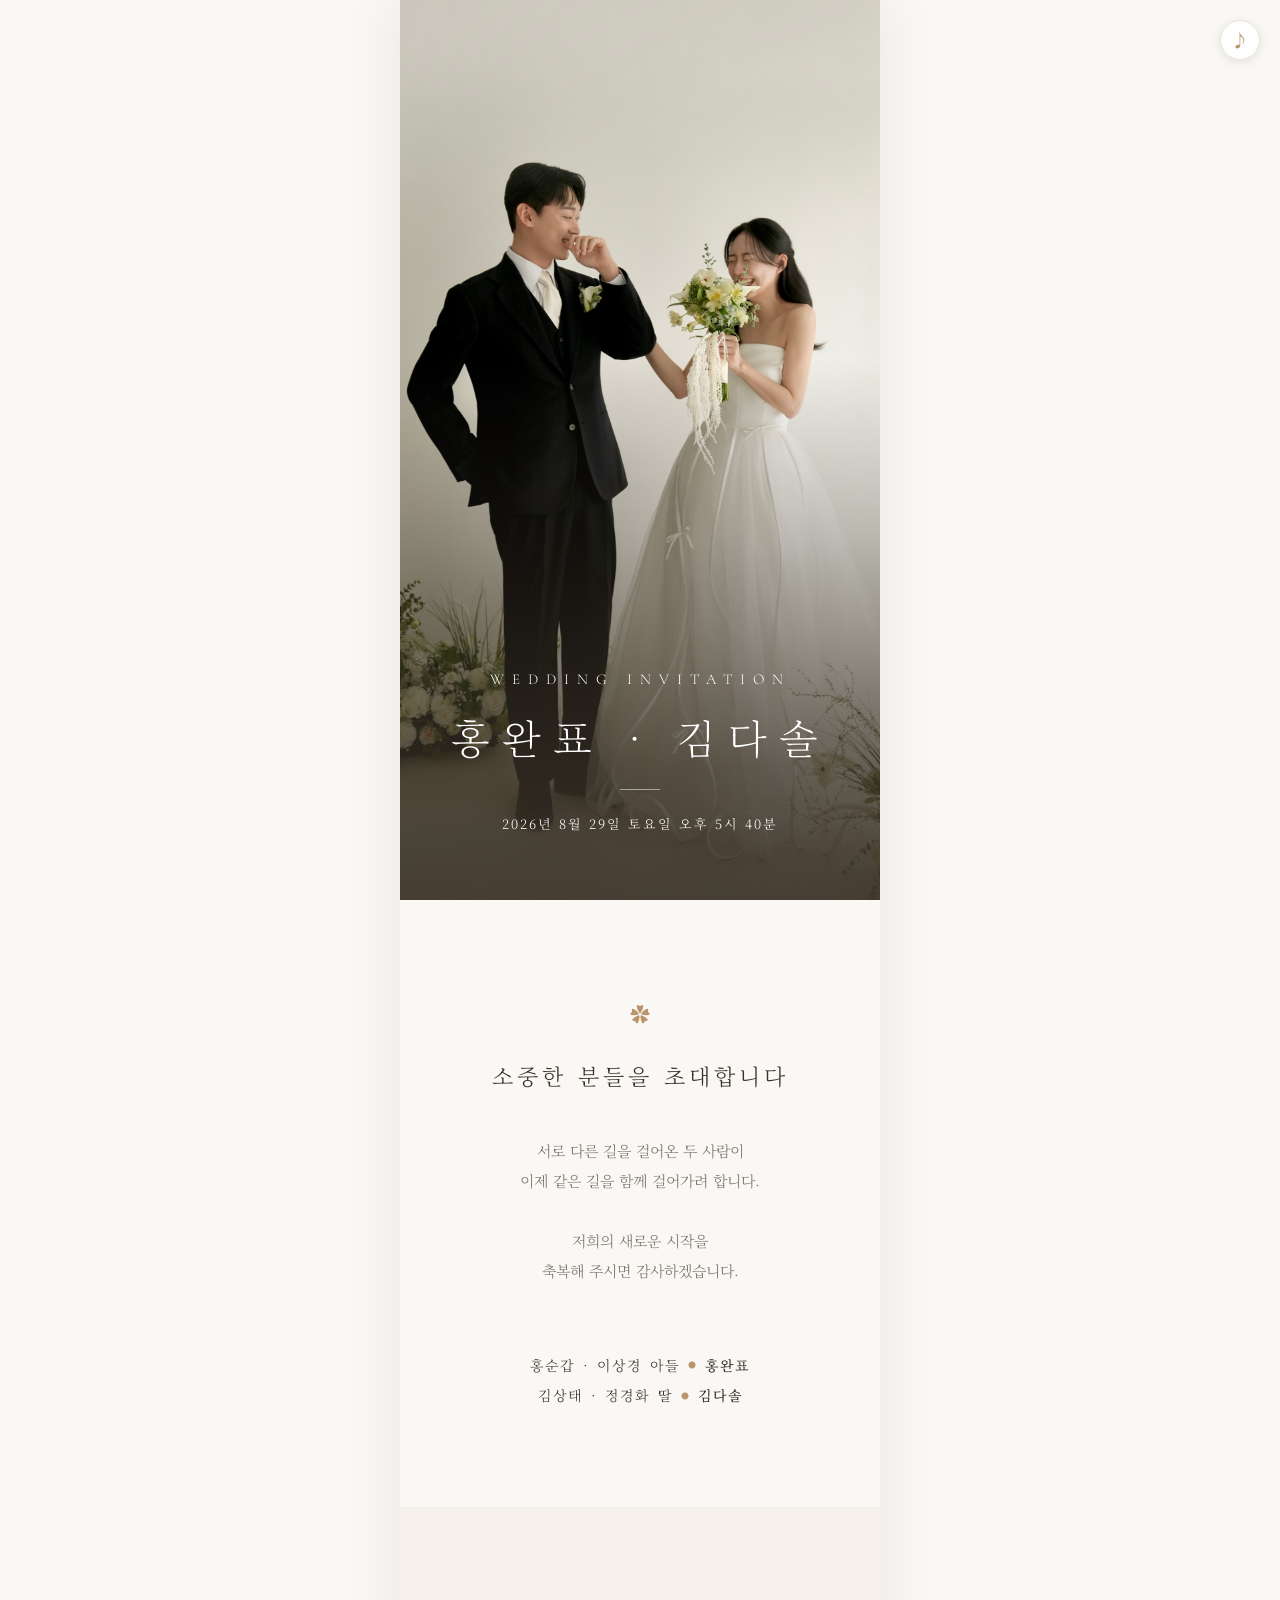
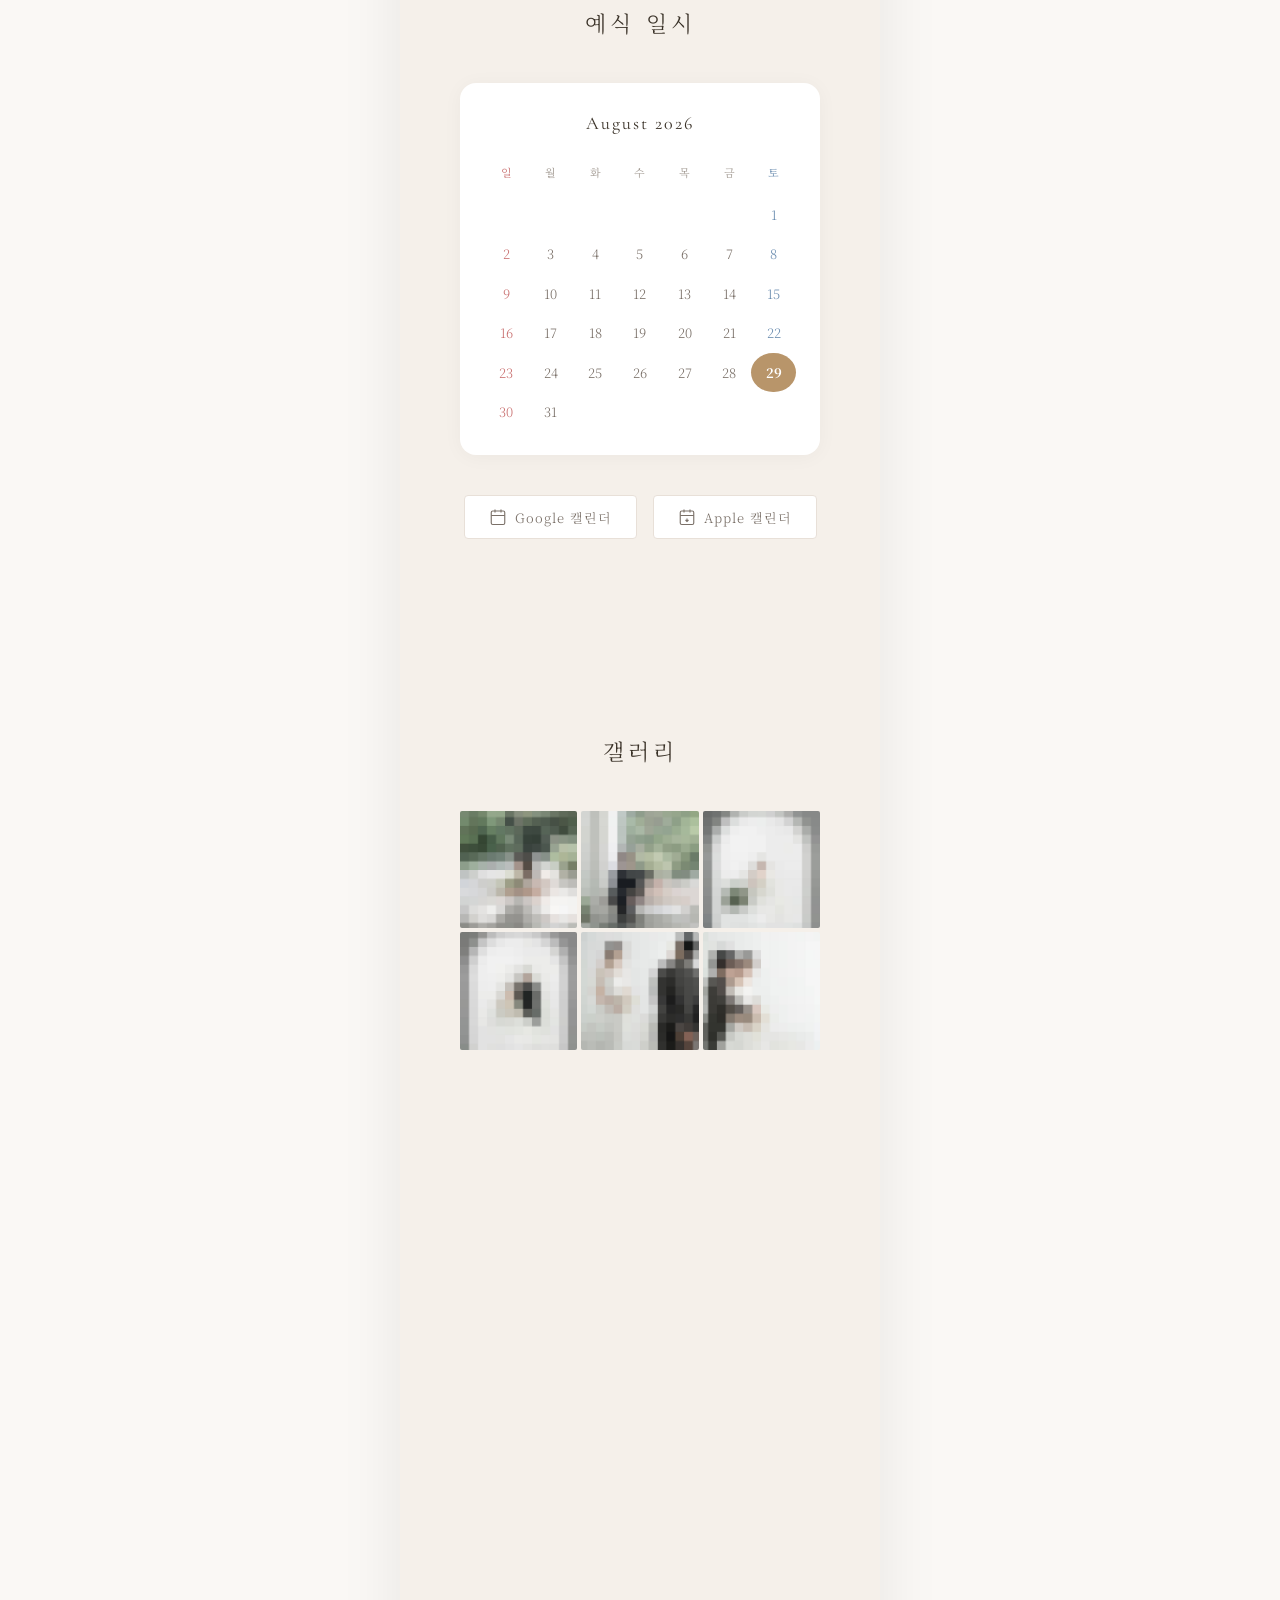
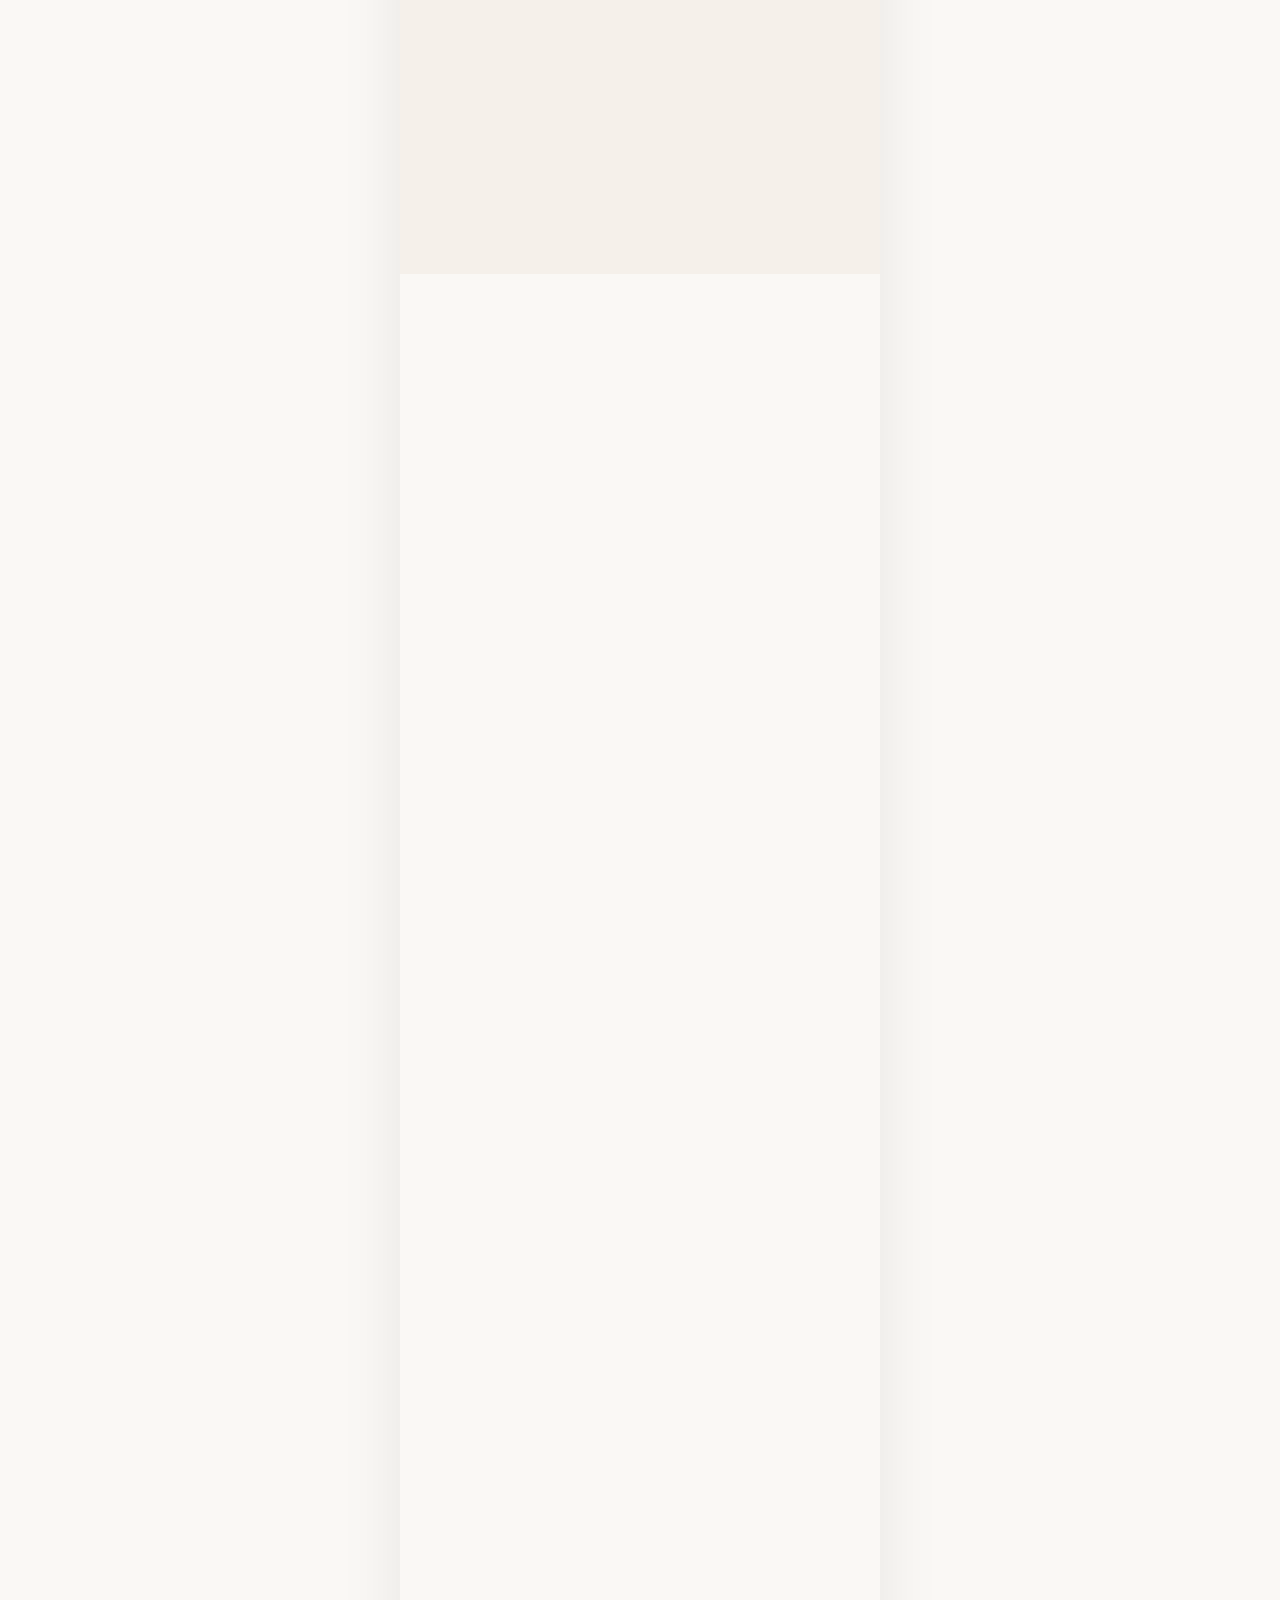
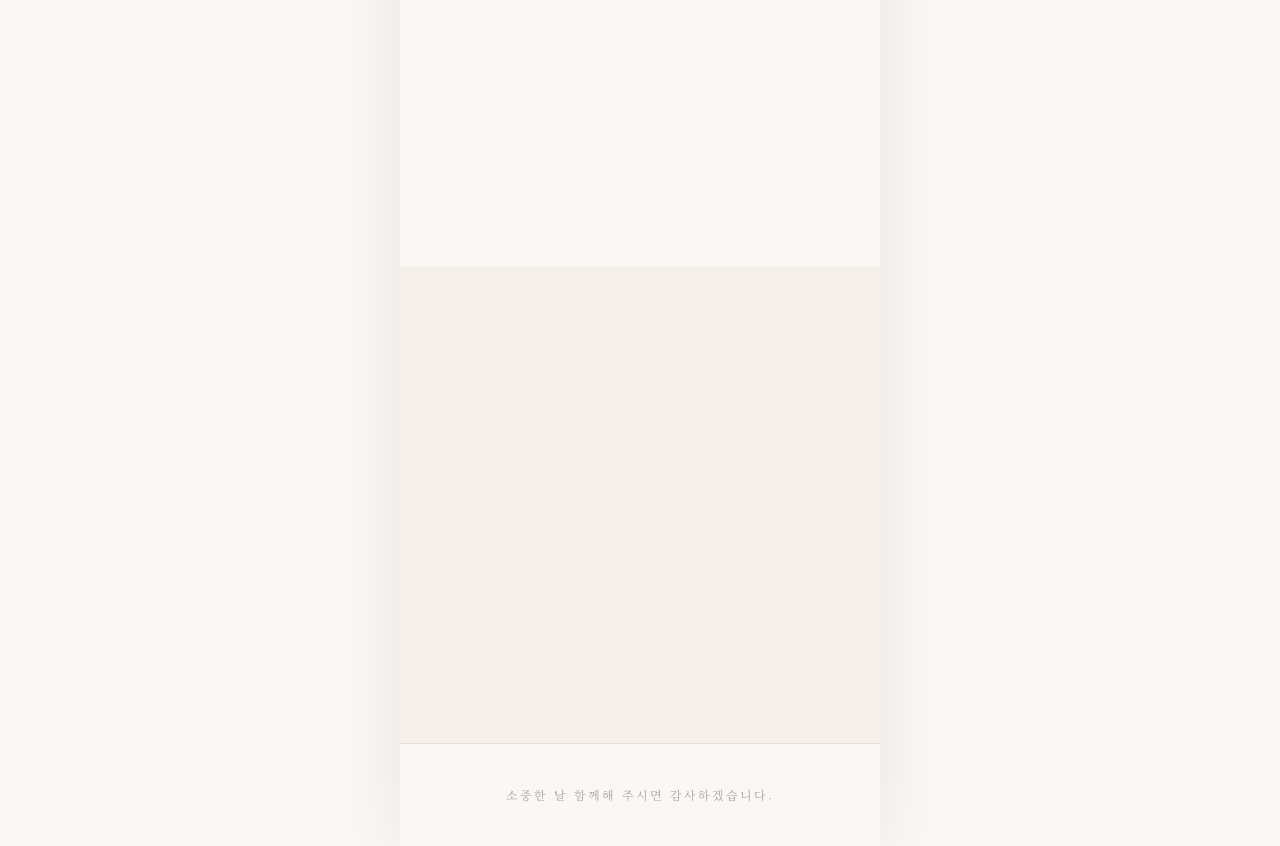
==== index_all.html @ d80ee2d5 "add background music player with floating toggle button Co-Authored-By: Claude Sonnet 4.6 <noreply@a" ====
<!DOCTYPE html>
<html lang="ko">
<head>
  <meta charset="UTF-8">
  <meta name="viewport" content="width=device-width, initial-scale=1.0, viewport-fit=cover">
  <meta name="format-detection" content="telephone=no">

  <!-- Meta / OG tags - config.js 값으로 script에서 동적 설정 -->
  <meta property="og:type" content="website">
  <meta property="og:title" content="">
  <meta property="og:description" content="">
  <meta property="og:image" content="">
  <meta name="description" content="">

  <title>Wedding Invitation</title>

  <!-- Fonts -->
  <link rel="preconnect" href="https://fonts.googleapis.com">
  <link rel="preconnect" href="https://fonts.gstatic.com" crossorigin>
  <link href="https://fonts.googleapis.com/css2?family=Noto+Serif+KR:wght@200;300;400;500;600;700&family=Cormorant+Garamond:ital,wght@0,300;0,400;0,500;1,300;1,400&display=swap" rel="stylesheet">

  <link rel="stylesheet" href="styles.css">
  <script src="config.js"></script>
  <script type="text/javascript" src="//dapi.kakao.com/v2/maps/sdk.js?appkey=b04b7a7776d87c17a51de279e483c5d9&libraries=services&autoload=false"></script>
</head>
<body>

  <!-- ═══ Curtain Opening Animation ═══ -->
  <div id="curtain" class="curtain">
    <div class="curtain__left"></div>
    <div class="curtain__right"></div>
    <div class="curtain__content">
      <p class="curtain__subtitle">Wedding Invitation</p>
      <p class="curtain__names" id="curtainNames"></p>
      <button class="curtain__btn" id="curtainBtn">초대장 열기</button>
    </div>
  </div>

  <!-- ═══ Falling Petals ═══ -->
  <canvas id="petalCanvas" class="petal-canvas"></canvas>

  <!-- ═══ Background Music ═══ -->
  <audio id="bgmAudio" loop>
    <source src="audio/bgm.mp3" type="audio/mpeg">
  </audio>
  <button class="music-btn" id="musicBtn" aria-label="배경음악 재생/일시정지">
    <span class="music-btn__note">♪</span>
  </button>

  <!-- ═══ Toast Notification ═══ -->
  <div id="toast" class="toast" aria-live="polite"></div>

  <!-- ═══ Photo Viewer Modal ═══ -->
  <div id="photoModal" class="photo-modal" role="dialog" aria-modal="true" aria-label="사진 보기">
    <button class="photo-modal__close" id="modalClose" aria-label="닫기">&times;</button>
    <button class="photo-modal__nav photo-modal__nav--prev" id="modalPrev" aria-label="이전 사진">&#8249;</button>
    <button class="photo-modal__nav photo-modal__nav--next" id="modalNext" aria-label="다음 사진">&#8250;</button>
    <div class="photo-modal__container" id="modalContainer">
      <img class="photo-modal__img" id="modalImg" src="" alt="사진" draggable="false">
    </div>
    <div class="photo-modal__counter" id="modalCounter"></div>
  </div>

  <!-- ═══ Main Content ═══ -->
  <main id="mainContent" class="main-content">

    <!-- ─── Hero Section ─── -->
    <section class="section hero" id="hero">
      <div class="hero__overlay"></div>
      <img class="hero__photo" id="heroPhoto" src="" alt="웨딩 사진" loading="eager">
      <div class="hero__content">
        <p class="hero__label animate-item" data-animate="fade-down">Wedding Invitation</p>
        <h1 class="hero__names animate-item" data-animate="fade-up" id="heroNames"></h1>
        <div class="hero__divider animate-item" data-animate="fade-in"></div>
        <p class="hero__date animate-item" data-animate="fade-up" id="heroDate"></p>
        <p class="hero__venue animate-item" data-animate="fade-up" id="heroVenue"></p>
      </div>

      <!-- Countdown -->
      <div class="countdown animate-item" data-animate="fade-up" id="countdown" style="display: none;">
        <p class="countdown__label" id="countdownLabel"></p>
        <div class="countdown__timer">
          <div class="countdown__item">
            <span class="countdown__number" id="countDays">0</span>
            <span class="countdown__unit">일</span>
          </div>
          <div class="countdown__sep">:</div>
          <div class="countdown__item">
            <span class="countdown__number" id="countHours">0</span>
            <span class="countdown__unit">시간</span>
          </div>
          <div class="countdown__sep">:</div>
          <div class="countdown__item">
            <span class="countdown__number" id="countMinutes">0</span>
            <span class="countdown__unit">분</span>
          </div>
          <div class="countdown__sep">:</div>
          <div class="countdown__item">
            <span class="countdown__number" id="countSeconds">0</span>
            <span class="countdown__unit">초</span>
          </div>
        </div>
      </div>
    </section>

    <!-- ─── Greeting Section ─── -->
    <section class="section greeting" id="greeting">
      <div class="section__inner">
        <div class="ornament animate-item" data-animate="fade-in">&#10047;</div>
        <h2 class="section__title animate-item" data-animate="fade-up" id="greetingTitle"></h2>
        <p class="greeting__text animate-item" data-animate="fade-up" id="greetingContent"></p>
        <div class="greeting__parents animate-item" data-animate="fade-up" id="greetingParents"></div>
      </div>
    </section>

    <!-- ─── Calendar Section ─── -->
    <section class="section calendar-section" id="calendarSection">
      <div class="section__inner">
        <h2 class="section__title animate-item" data-animate="fade-up">예식 일시</h2>
        <div class="calendar animate-item" data-animate="scale-in" id="calendarGrid"></div>
        <div class="calendar-actions animate-item" data-animate="fade-up">
          <a class="btn btn--outline" id="googleCalBtn" href="#" target="_blank" rel="noopener">
            <svg width="18" height="18" viewBox="0 0 24 24" fill="none" stroke="currentColor" stroke-width="1.5"><rect x="3" y="4" width="18" height="18" rx="2"/><path d="M16 2v4M8 2v4M3 10h18M8 14h.01M12 14h.01M16 14h.01M8 18h.01M12 18h.01"/></svg>
            Google 캘린더
          </a>
          <button class="btn btn--outline" id="icsDownloadBtn">
            <svg width="18" height="18" viewBox="0 0 24 24" fill="none" stroke="currentColor" stroke-width="1.5"><rect x="3" y="4" width="18" height="18" rx="2"/><path d="M16 2v4M8 2v4M3 10h18"/><path d="M12 14v4M10 16l2 2 2-2"/></svg>
            Apple 캘린더
          </button>
        </div>
      </div>
    </section>

    <!-- ─── Our Story Section ─── -->
    <section class="section story" id="story" style="display: none;">
      <div class="section__inner">
        <h2 class="section__title animate-item" data-animate="fade-up" id="storyTitle"></h2>
        <p class="story__text animate-item" data-animate="fade-up" id="storyContent"></p>
        <div class="story__photos" id="storyPhotos"></div>
      </div>
    </section>

    <!-- ─── Gallery Section ─── -->
    <section class="section gallery" id="gallery">
      <div class="section__inner">
        <h2 class="section__title animate-item" data-animate="fade-up">갤러리</h2>
        <div class="gallery__grid" id="galleryGrid"></div>
      </div>
    </section>

    <!-- ─── Location Section ─── -->
    <section class="section location" id="location">
      <div class="section__inner">
        <h2 class="section__title animate-item" data-animate="fade-up">오시는 길</h2>
        <div class="location__info animate-item" data-animate="fade-up">
          <p class="location__venue" id="locationVenue"></p>
          <p class="location__hall" id="locationHall"></p>
          <p class="location__address" id="locationAddress"></p>
          <p class="location__tel" id="locationTel"></p>
        </div>
        <button class="btn btn--text location__copy animate-item" data-animate="fade-up" id="copyAddressBtn">
          <svg width="16" height="16" viewBox="0 0 24 24" fill="none" stroke="currentColor" stroke-width="1.5"><rect x="9" y="9" width="13" height="13" rx="2"/><path d="M5 15H4a2 2 0 01-2-2V4a2 2 0 012-2h9a2 2 0 012 2v1"/></svg>
          주소 복사
        </button>
        <div class="location__map animate-item" data-animate="scale-in">
          <!-- <div id="kakaoMap" class="location__map-container"></div> -->
          <img class="location__map-img" src="images/location/2.jpeg" alt="약도" loading="lazy">
        </div>
        <div class="location__links animate-item" data-animate="fade-up">
          <a class="btn btn--kakao" id="kakaoMapBtn" href="#" target="_blank" rel="noopener">카카오맵</a>
          <a class="btn btn--naver" id="naverMapBtn" href="#" target="_blank" rel="noopener">네이버지도</a>
          <a class="btn btn--tmap" id="tmapBtn" href="#" target="_blank" rel="noopener">티맵</a>
        </div>

        <div class="transport animate-item" data-animate="fade-up" id="transportInfo"></div>
      </div>
    </section>

    <!-- ─── Account Section (축의금) ─── -->
    <section class="section account" id="account">
      <div class="section__inner">
        <h2 class="section__title animate-item" data-animate="fade-up">마음 전하실 곳</h2>
        <p class="account__desc animate-item" data-animate="fade-up">축하의 마음을 담아 축의금을 전달해 보세요.</p>

        <!-- Groom Accounts -->
        <div class="accordion animate-item" data-animate="fade-up">
          <button class="accordion__trigger" id="groomAccordion" aria-expanded="false">
            <span class="accordion__icon">🤵</span>
            <span>신랑측 계좌번호</span>
            <svg class="accordion__arrow" width="20" height="20" viewBox="0 0 24 24" fill="none" stroke="currentColor" stroke-width="2"><polyline points="6 9 12 15 18 9"/></svg>
          </button>
          <div class="accordion__panel" id="groomAccordionPanel">
            <div class="accordion__panel-inner" id="groomAccountList"></div>
          </div>
        </div>

        <!-- Bride Accounts -->
        <div class="accordion animate-item" data-animate="fade-up">
          <button class="accordion__trigger" id="brideAccordion" aria-expanded="false">
            <span class="accordion__icon">👰</span>
            <span>신부측 계좌번호</span>
            <svg class="accordion__arrow" width="20" height="20" viewBox="0 0 24 24" fill="none" stroke="currentColor" stroke-width="2"><polyline points="6 9 12 15 18 9"/></svg>
          </button>
          <div class="accordion__panel" id="brideAccordionPanel">
            <div class="accordion__panel-inner" id="brideAccountList"></div>
          </div>
        </div>
      </div>
    </section>

    <!-- ─── Footer ─── -->
    <footer class="footer">
      <p class="footer__text" id="footerText">귀한 시간 내어 함께해 주신다면 평생 감사한 마음으로 간직하겠습니다.</p>
    </footer>

  </main>

  <script src="script.js"></script>
</body>
</html>
---- styles.css ----
/* ═══════════════════════════════════════════
   Classic Elegant Wedding Invitation
   Korean Mobile 청첩장 - Styles
   ═══════════════════════════════════════════ */

/* ─── CSS Variables ─── */
:root {
  --color-bg: #faf8f5;
  --color-bg-warm: #f5f0ea;
  --color-bg-card: #ffffff;
  --color-text: #3a3228;
  --color-text-light: #7a7068;
  --color-text-muted: #a09890;
  --color-accent: #b8956a;
  --color-accent-light: #d4b896;
  --color-accent-dark: #96764e;
  --color-border: #e8e0d8;
  --color-divider: #d8cfc5;
  --color-overlay: rgba(58, 50, 40, 0.6);
  --color-kakao: #fee500;
  --color-naver: #03c75a;
  --color-white: #ffffff;
  --color-toast-bg: rgba(58, 50, 40, 0.9);

  --font-serif: 'Noto Serif KR', 'Georgia', serif;
  --font-display: 'Cormorant Garamond', 'Noto Serif KR', serif;

  --spacing-xs: 0.5rem;
  --spacing-sm: 1rem;
  --spacing-md: 1.5rem;
  --spacing-lg: 2.5rem;
  --spacing-xl: 4rem;
  --spacing-2xl: 6rem;

  --radius-sm: 4px;
  --radius-md: 8px;
  --radius-lg: 16px;

  --transition: 0.3s ease;
  --transition-slow: 0.6s ease;

  --safe-top: env(safe-area-inset-top, 0px);
  --safe-bottom: env(safe-area-inset-bottom, 0px);
  --safe-left: env(safe-area-inset-left, 0px);
  --safe-right: env(safe-area-inset-right, 0px);
}

/* ─── Reset & Base ─── */
*,
*::before,
*::after {
  margin: 0;
  padding: 0;
  box-sizing: border-box;
}

html {
  font-size: 16px;
  -webkit-text-size-adjust: 100%;
  scroll-behavior: smooth;
}

body {
  font-family: var(--font-serif);
  color: var(--color-text);
  background-color: var(--color-bg);
  line-height: 1.8;
  -webkit-font-smoothing: antialiased;
  -moz-osx-font-smoothing: grayscale;
  overflow-x: hidden;
  padding-top: var(--safe-top);
  padding-bottom: var(--safe-bottom);
  padding-left: var(--safe-left);
  padding-right: var(--safe-right);
}

body.no-scroll {
  overflow: hidden;
  position: fixed;
  width: 100%;
}

img {
  display: block;
  max-width: 100%;
  height: auto;
}

button {
  cursor: pointer;
  font-family: inherit;
  border: none;
  background: none;
  color: inherit;
}

a {
  color: inherit;
  text-decoration: none;
}

/* ─── Utility ─── */
.sr-only {
  position: absolute;
  width: 1px;
  height: 1px;
  padding: 0;
  margin: -1px;
  overflow: hidden;
  clip: rect(0, 0, 0, 0);
  white-space: nowrap;
  border: 0;
}

/* ═══════════════════════════════════════════
   Curtain Opening Animation
   ═══════════════════════════════════════════ */
.curtain {
  position: fixed;
  inset: 0;
  z-index: 9999;
  display: flex;
  align-items: center;
  justify-content: center;
}

.curtain__left,
.curtain__right {
  position: absolute;
  top: 0;
  width: 50%;
  height: 100%;
  background: linear-gradient(180deg, #4a3f35 0%, #3a3228 100%);
  transition: transform 1.2s cubic-bezier(0.77, 0, 0.18, 1);
  will-change: transform;
}

.curtain__left {
  left: 0;
}

.curtain__right {
  right: 0;
}

.curtain.is-open .curtain__left {
  transform: translateX(-100%);
}

.curtain.is-open .curtain__right {
  transform: translateX(100%);
}

.curtain.is-open .curtain__content {
  opacity: 0;
  transform: scale(0.9);
}

.curtain.is-hidden {
  display: none;
}

.curtain__content {
  position: relative;
  z-index: 1;
  text-align: center;
  color: var(--color-white);
  transition: opacity 0.5s ease, transform 0.5s ease;
}

.curtain__subtitle {
  font-family: var(--font-display);
  font-size: 0.875rem;
  font-weight: 300;
  letter-spacing: 4px;
  text-transform: uppercase;
  margin-bottom: var(--spacing-md);
  opacity: 0.8;
}

.curtain__names {
  font-family: var(--font-serif);
  font-size: 1.75rem;
  font-weight: 300;
  letter-spacing: 6px;
  margin-bottom: var(--spacing-lg);
}

.curtain__btn {
  display: inline-block;
  padding: 0.875rem 2.5rem;
  border: 1px solid rgba(255, 255, 255, 0.5);
  color: var(--color-white);
  font-family: var(--font-serif);
  font-size: 0.875rem;
  font-weight: 300;
  letter-spacing: 3px;
  background: transparent;
  transition: var(--transition);
  cursor: pointer;
}

.curtain__btn:hover,
.curtain__btn:focus {
  background: rgba(255, 255, 255, 0.1);
  border-color: rgba(255, 255, 255, 0.8);
}

/* ═══════════════════════════════════════════
   Falling Petals Canvas
   ═══════════════════════════════════════════ */
.petal-canvas {
  position: fixed;
  inset: 0;
  z-index: 100;
  pointer-events: none;
  width: 100%;
  height: 100%;
  will-change: transform;
  transform: translateZ(0);
}

/* ═══════════════════════════════════════════
   Music Button
   ═══════════════════════════════════════════ */
.music-btn {
  position: fixed;
  top: calc(1.25rem + var(--safe-top));
  right: calc(1.25rem + var(--safe-right));
  z-index: 8000;
  width: 40px;
  height: 40px;
  border-radius: 50%;
  background: rgba(255, 255, 255, 0.85);
  backdrop-filter: blur(6px);
  -webkit-backdrop-filter: blur(6px);
  border: 1px solid var(--color-border);
  display: flex;
  align-items: center;
  justify-content: center;
  cursor: pointer;
  box-shadow: 0 2px 10px rgba(0, 0, 0, 0.1);
  transition: background var(--transition), opacity var(--transition);
}

.music-btn:hover {
  background: rgba(255, 255, 255, 0.95);
}

.music-btn__note {
  font-size: 1.1rem;
  color: var(--color-accent);
  display: inline-block;
  animation: musicSpin 3s linear infinite;
  line-height: 1;
}

.music-btn.is-paused .music-btn__note {
  animation-play-state: paused;
  opacity: 0.4;
}

@keyframes musicSpin {
  0%   { transform: rotate(0deg); }
  100% { transform: rotate(360deg); }
}

/* ═══════════════════════════════════════════
   Toast
   ═══════════════════════════════════════════ */
.toast {
  position: fixed;
  bottom: calc(2rem + var(--safe-bottom));
  left: 50%;
  transform: translateX(-50%) translateY(20px);
  background: var(--color-toast-bg);
  color: var(--color-white);
  padding: 0.75rem 1.5rem;
  border-radius: 100px;
  font-size: 0.8125rem;
  font-weight: 300;
  z-index: 10000;
  opacity: 0;
  transition: opacity 0.3s ease, transform 0.3s ease;
  pointer-events: none;
  white-space: nowrap;
}

.toast.is-visible {
  opacity: 1;
  transform: translateX(-50%) translateY(0);
}

/* ═══════════════════════════════════════════
   Photo Modal
   ═══════════════════════════════════════════ */
.photo-modal {
  position: fixed;
  inset: 0;
  z-index: 9000;
  background: rgba(0, 0, 0, 0.95);
  display: flex;
  align-items: center;
  justify-content: center;
  opacity: 0;
  visibility: hidden;
  transition: opacity 0.3s ease, visibility 0.3s ease;
}

.photo-modal.is-open {
  opacity: 1;
  visibility: visible;
}

.photo-modal__close {
  position: absolute;
  top: calc(1rem + var(--safe-top));
  right: calc(1rem + var(--safe-right));
  color: var(--color-white);
  font-size: 2rem;
  width: 44px;
  height: 44px;
  display: flex;
  align-items: center;
  justify-content: center;
  z-index: 2;
  opacity: 0.8;
  transition: opacity var(--transition);
}

.photo-modal__close:hover {
  opacity: 1;
}

.photo-modal__nav {
  position: absolute;
  top: 50%;
  transform: translateY(-50%);
  color: var(--color-white);
  font-size: 2.5rem;
  width: 48px;
  height: 48px;
  display: flex;
  align-items: center;
  justify-content: center;
  z-index: 2;
  opacity: 0.7;
  transition: opacity var(--transition);
}

.photo-modal__nav:hover {
  opacity: 1;
}

.photo-modal__nav--prev {
  left: calc(0.5rem + var(--safe-left));
}

.photo-modal__nav--next {
  right: calc(0.5rem + var(--safe-right));
}

.photo-modal__container {
  width: 100%;
  height: 100%;
  display: flex;
  align-items: center;
  justify-content: center;
  padding: 3.5rem 2.5rem;
  touch-action: pan-y;
  user-select: none;
  -webkit-user-select: none;
}

.photo-modal__img {
  max-width: 100%;
  max-height: 100%;
  object-fit: contain;
  transition: transform 0.3s ease;
}

.photo-modal__counter {
  position: absolute;
  bottom: calc(1.5rem + var(--safe-bottom));
  left: 50%;
  transform: translateX(-50%);
  color: rgba(255, 255, 255, 0.7);
  font-family: var(--font-display);
  font-size: 0.875rem;
  letter-spacing: 2px;
}

/* ═══════════════════════════════════════════
   Main Content
   ═══════════════════════════════════════════ */
.main-content {
  max-width: 100%;
  overflow: hidden;
}

/* ─── Section Base ─── */
.section {
  padding: var(--spacing-2xl) 0;
}

.section__inner {
  max-width: 640px;
  margin: 0 auto;
  padding: 0 var(--spacing-md);
  text-align: center;
}

.section__title {
  font-family: var(--font-serif);
  font-size: 1.25rem;
  font-weight: 300;
  letter-spacing: 4px;
  margin-bottom: var(--spacing-lg);
  color: var(--color-text);
}

/* ─── Ornament ─── */
.ornament {
  font-size: 1.25rem;
  color: var(--color-accent);
  margin-bottom: var(--spacing-md);
  opacity: 0.6;
}

/* ═══════════════════════════════════════════
   Hero Section
   ═══════════════════════════════════════════ */
.hero {
  position: relative;
  min-height: 100vh;
  min-height: 100dvh;
  display: flex;
  flex-direction: column;
  align-items: center;
  justify-content: flex-end;
  padding: 0;
  overflow: hidden;
  background-color: #3a3228;
}

.hero__overlay {
  position: absolute;
  inset: 0;
  background: linear-gradient(
    to bottom,
    transparent 0%,
    transparent 40%,
    rgba(58, 50, 40, 0.3) 60%,
    rgba(58, 50, 40, 0.75) 85%,
    rgba(58, 50, 40, 0.9) 100%
  );
  z-index: 1;
}

.hero__photo {
  position: absolute;
  inset: 0;
  width: 100%;
  height: 100%;
  object-fit: cover;
  object-position: center 30%;
}

.hero__content {
  position: relative;
  z-index: 2;
  text-align: center;
  color: var(--color-white);
  padding: 0 var(--spacing-md) var(--spacing-lg);
  width: 100%;
}

.hero__label {
  font-family: var(--font-display);
  font-size: 0.8125rem;
  font-weight: 300;
  letter-spacing: 6px;
  text-transform: uppercase;
  margin-bottom: var(--spacing-sm);
  opacity: 0.85;
}

.hero__names {
  font-family: var(--font-serif);
  font-size: 2rem;
  font-weight: 200;
  letter-spacing: 8px;
  margin-bottom: var(--spacing-md);
  line-height: 1.4;
}

.hero__divider {
  width: 40px;
  height: 1px;
  background: rgba(255, 255, 255, 0.5);
  margin: 0 auto var(--spacing-md);
}

.hero__date,
.hero__venue {
  font-size: 0.8125rem;
  font-weight: 300;
  letter-spacing: 2px;
  opacity: 0.85;
  line-height: 1.6;
}

.hero__venue {
  margin-top: 0.25rem;
}

/* ─── Countdown ─── */
.countdown {
  position: relative;
  z-index: 2;
  padding: var(--spacing-lg) var(--spacing-md) calc(var(--spacing-lg) + var(--safe-bottom));
  text-align: center;
  color: var(--color-white);
}

.countdown__label {
  font-size: 0.75rem;
  font-weight: 300;
  letter-spacing: 3px;
  opacity: 0.7;
  margin-bottom: var(--spacing-sm);
}

.countdown__timer {
  display: flex;
  align-items: center;
  justify-content: center;
  gap: 0.5rem;
}

.countdown__item {
  display: flex;
  flex-direction: column;
  align-items: center;
  min-width: 3.5rem;
}

.countdown__number {
  font-family: var(--font-display);
  font-size: 2rem;
  font-weight: 300;
  line-height: 1;
  letter-spacing: 2px;
}

.countdown__unit {
  font-size: 0.625rem;
  font-weight: 300;
  letter-spacing: 2px;
  opacity: 0.6;
  margin-top: 0.25rem;
}

.countdown__sep {
  font-family: var(--font-display);
  font-size: 1.5rem;
  font-weight: 300;
  opacity: 0.4;
  margin-top: -1rem;
}

/* ═══════════════════════════════════════════
   Greeting Section
   ═══════════════════════════════════════════ */
.greeting {
  background-color: var(--color-bg);
}

.greeting__text {
  font-size: 0.9375rem;
  font-weight: 300;
  line-height: 2;
  color: var(--color-text-light);
  white-space: pre-line;
  margin-bottom: var(--spacing-xl);
}

.greeting__parents {
  font-size: 0.875rem;
  font-weight: 300;
  line-height: 2.2;
  color: var(--color-text);
  letter-spacing: 1px;
}

.greeting__parents .parent-row {
  display: flex;
  align-items: center;
  justify-content: center;
  gap: 0.5rem;
}

.greeting__parents .parent-dot {
  color: var(--color-accent);
  font-size: 0.5rem;
}

.greeting__parents .child-name {
  font-weight: 500;
}

.greeting__parents .deceased::before {
  content: "故 ";
  font-size: 0.75em;
  opacity: 0.6;
}

/* ═══════════════════════════════════════════
   Calendar Section
   ═══════════════════════════════════════════ */
.calendar-section {
  background-color: var(--color-bg-warm);
}

.calendar {
  max-width: 360px;
  margin: 0 auto var(--spacing-lg);
  background: var(--color-bg-card);
  border-radius: var(--radius-lg);
  padding: var(--spacing-md);
  box-shadow: 0 2px 20px rgba(0, 0, 0, 0.04);
}

.calendar__header {
  font-family: var(--font-display);
  font-size: 1.125rem;
  font-weight: 400;
  letter-spacing: 2px;
  margin-bottom: var(--spacing-sm);
  color: var(--color-text);
}

.calendar__weekdays {
  display: grid;
  grid-template-columns: repeat(7, 1fr);
  gap: 0;
  margin-bottom: 0.25rem;
}

.calendar__weekday {
  font-size: 0.6875rem;
  font-weight: 400;
  color: var(--color-text-muted);
  text-align: center;
  padding: 0.5rem 0;
}

.calendar__weekday:first-child {
  color: #c97070;
}

.calendar__weekday:last-child {
  color: #6a8caf;
}

.calendar__days {
  display: grid;
  grid-template-columns: repeat(7, 1fr);
  gap: 0;
}

.calendar__day {
  text-align: center;
  padding: 0.5rem 0;
  font-size: 0.8125rem;
  font-weight: 300;
  color: var(--color-text-light);
  position: relative;
}

.calendar__day:nth-child(7n+1) {
  color: #c97070;
}

.calendar__day:nth-child(7n) {
  color: #6a8caf;
}

.calendar__day.is-empty {
  visibility: hidden;
}

.calendar__day.is-today {
  font-weight: 700;
  color: #fff;
  background: var(--color-accent);
  border-radius: 50%;
}

.calendar-actions {
  display: flex;
  gap: var(--spacing-sm);
  justify-content: center;
  flex-wrap: wrap;
}

/* ═══════════════════════════════════════════
   Story Section
   ═══════════════════════════════════════════ */
.story {
  background-color: var(--color-bg);
}

.story__text {
  font-size: 0.9375rem;
  font-weight: 300;
  line-height: 2;
  color: var(--color-text-light);
  white-space: pre-line;
  margin-bottom: var(--spacing-xl);
}

.story__photos {
  display: flex;
  flex-direction: column;
  gap: var(--spacing-md);
}

.story__photo-item {
  border-radius: var(--radius-md);
  overflow: hidden;
  cursor: pointer;
}

.story__photo-item img {
  width: 100%;
  aspect-ratio: 4 / 3;
  object-fit: cover;
  transition: transform var(--transition-slow);
}

.story__photo-item:hover img {
  transform: scale(1.03);
}

/* ═══════════════════════════════════════════
   Gallery Section
   ═══════════════════════════════════════════ */
.gallery {
  background-color: var(--color-bg-warm);
}

.gallery__grid {
  display: grid;
  grid-template-columns: repeat(3, 1fr);
  gap: 3px;
}

.gallery__item {
  position: relative;
  aspect-ratio: 1;
  overflow: hidden;
  cursor: pointer;
  border-radius: 2px;
}

.gallery__item img {
  width: 100%;
  height: 100%;
  object-fit: cover;
  transition: transform var(--transition-slow);
}

.gallery__item:hover img {
  transform: scale(1.08);
}

/* ═══════════════════════════════════════════
   Location Section
   ═══════════════════════════════════════════ */
.location {
  background-color: var(--color-bg);
}

.location__info {
  margin-bottom: var(--spacing-md);
}

.location__venue {
  font-size: 1.0625rem;
  font-weight: 500;
  margin-bottom: 0.25rem;
  letter-spacing: 1px;
}

.location__hall {
  font-size: 0.875rem;
  font-weight: 300;
  color: var(--color-text-light);
  margin-bottom: var(--spacing-xs);
}

.location__address {
  font-size: 0.8125rem;
  font-weight: 300;
  color: var(--color-text-muted);
  line-height: 1.6;
}

.location__tel {
  font-size: 0.8125rem;
  font-weight: 300;
  color: var(--color-text-muted);
  margin-top: 0.25rem;
}

.location__copy {
  margin-bottom: var(--spacing-lg);
}

.location__map {
  margin-bottom: var(--spacing-md);
  border-radius: var(--radius-md);
  overflow: hidden;
  box-shadow: 0 2px 16px rgba(0, 0, 0, 0.06);
}

.location__map-container {
  width: 100%;
  height: 280px;
  border-radius: var(--radius-md);
}

.location__links {
  display: grid;
  grid-template-columns: repeat(3, 1fr);
  gap: 0.5rem;
  margin-bottom: var(--spacing-lg);
}

/* ═══════════════════════════════════════════
   Transport Section
   ═══════════════════════════════════════════ */
.transport {
  margin-top: var(--spacing-lg);
  text-align: left;
  display: flex;
  flex-direction: column;
  gap: var(--spacing-md);
}

.transport__group {
  background: var(--color-bg-card);
  border: 1px solid var(--color-border);
  border-radius: var(--radius-md);
  overflow: hidden;
}

.transport__title {
  display: flex;
  align-items: center;
  gap: 0.5rem;
  padding: 0.75rem 1.25rem;
  font-size: 0.8125rem;
  font-weight: 500;
  letter-spacing: 2px;
  color: var(--color-text);
  background: var(--color-bg-warm);
  border-bottom: 1px solid var(--color-border);
}

.transport__items {
  padding: 0.25rem 0;
}

.transport__item {
  display: flex;
  align-items: center;
  justify-content: space-between;
  padding: 0.625rem 1.25rem;
  border-bottom: 1px solid var(--color-border);
  gap: 0.5rem;
}

.transport__item:last-child {
  border-bottom: none;
}

.transport__stop {
  font-size: 0.8125rem;
  font-weight: 400;
  color: var(--color-text);
  white-space: nowrap;
}

.transport__detail {
  font-size: 0.75rem;
  font-weight: 300;
  color: var(--color-text-light);
  text-align: right;
}

.transport__badge {
  display: inline-block;
  padding: 0.1rem 0.4rem;
  border-radius: 100px;
  font-size: 0.6875rem;
  font-weight: 400;
}

.transport__badge--bus {
  background: #e8f4e8;
  color: #3a7a3a;
}

/* ═══════════════════════════════════════════
   Account Section (축의금)
   ═══════════════════════════════════════════ */
.account {
  background-color: var(--color-bg-warm);
}

.account__desc {
  font-size: 0.875rem;
  font-weight: 300;
  color: var(--color-text-light);
  margin-bottom: var(--spacing-lg);
}

/* ─── Accordion ─── */
.accordion {
  max-width: 400px;
  margin: 0 auto var(--spacing-sm);
  border: 1px solid var(--color-border);
  border-radius: var(--radius-md);
  overflow: hidden;
  background: var(--color-bg-card);
}

.accordion__trigger {
  display: flex;
  align-items: center;
  justify-content: space-between;
  width: 100%;
  padding: 1rem 1.25rem;
  font-size: 0.875rem;
  font-weight: 400;
  letter-spacing: 1px;
  transition: background var(--transition);
}

.accordion__trigger:hover {
  background: var(--color-bg);
}

.accordion__trigger span:nth-child(2) {
  flex: 1;
  text-align: left;
  margin-left: 0.5rem;
}

.accordion__icon {
  color: var(--color-accent);
  font-size: 0.875rem;
}

.accordion__arrow {
  transition: transform var(--transition);
  flex-shrink: 0;
}

.accordion__trigger[aria-expanded="true"] .accordion__arrow {
  transform: rotate(180deg);
}

.accordion__panel {
  max-height: 0;
  overflow: hidden;
  transition: max-height 0.4s ease;
}

.accordion__panel-inner {
  padding: 0 1.25rem 1rem;
}

.account-item {
  display: flex;
  align-items: center;
  justify-content: space-between;
  padding: 0.75rem 0;
  border-bottom: 1px solid var(--color-border);
}

.account-item:last-child {
  border-bottom: none;
}

.account-item__info {
  text-align: left;
}

.account-item__role {
  font-size: 0.6875rem;
  font-weight: 300;
  color: var(--color-text-muted);
  letter-spacing: 1px;
}

.account-item__detail {
  font-size: 0.8125rem;
  font-weight: 300;
  color: var(--color-text);
  margin-top: 0.125rem;
}

.account-item__name {
  font-weight: 400;
}

.account-item__copy {
  display: flex;
  align-items: center;
  gap: 0.25rem;
  padding: 0.5rem 0.75rem;
  font-size: 0.75rem;
  font-weight: 300;
  color: var(--color-accent-dark);
  border: 1px solid var(--color-accent-light);
  border-radius: 100px;
  transition: var(--transition);
  white-space: nowrap;
}

.account-item__copy:hover {
  background: var(--color-accent);
  color: var(--color-white);
  border-color: var(--color-accent);
}

/* ═══════════════════════════════════════════
   Buttons
   ═══════════════════════════════════════════ */
.btn {
  display: inline-flex;
  align-items: center;
  justify-content: center;
  gap: 0.5rem;
  padding: 0.75rem 1.5rem;
  font-family: var(--font-serif);
  font-size: 0.8125rem;
  font-weight: 300;
  letter-spacing: 1px;
  border-radius: var(--radius-sm);
  transition: var(--transition);
  cursor: pointer;
  line-height: 1;
}

.btn--outline {
  border: 1px solid var(--color-border);
  color: var(--color-text-light);
  background: var(--color-bg-card);
}

.btn--outline:hover {
  border-color: var(--color-accent);
  color: var(--color-accent);
}

.btn--text {
  color: var(--color-accent-dark);
  font-size: 0.8125rem;
  display: inline-flex;
  align-items: center;
  gap: 0.375rem;
}

.btn--text:hover {
  color: var(--color-accent);
}

.btn--kakao,
.btn--naver,
.btn--tmap {
  justify-content: center;
  width: 100%;
  padding: 0.7rem 0;
  font-size: 0.8125rem;
  font-weight: 400;
  letter-spacing: 0.5px;
  border-radius: var(--radius-md);
}

.btn--kakao {
  background: var(--color-kakao);
  color: #3a1d1d;
}

.btn--kakao:hover {
  filter: brightness(0.95);
}

.btn--naver {
  background: var(--color-naver);
  color: var(--color-white);
}

.btn--naver:hover {
  filter: brightness(0.9);
}

.btn--tmap {
  background: #e8001c;
  color: var(--color-white);
}

.btn--tmap:hover {
  filter: brightness(0.9);
}

/* ═══════════════════════════════════════════
   Footer
   ═══════════════════════════════════════════ */
.footer {
  padding: var(--spacing-lg) var(--spacing-md);
  padding-bottom: calc(var(--spacing-lg) + var(--safe-bottom));
  text-align: center;
  background: var(--color-bg);
  border-top: 1px solid var(--color-border);
}

.footer__text {
  font-size: 0.75rem;
  font-weight: 300;
  color: var(--color-text-muted);
  letter-spacing: 2px;
}

/* ═══════════════════════════════════════════
   Loading Placeholder
   ═══════════════════════════════════════════ */
.loading-placeholder {
  display: flex;
  align-items: center;
  justify-content: center;
  gap: 0.5rem;
  padding: var(--spacing-lg) 0;
}

.loading-dot {
  display: inline-block;
  width: 6px;
  height: 6px;
  border-radius: 50%;
  background: var(--color-accent-light);
  animation: loadingPulse 1.2s ease-in-out infinite;
}

.loading-dot:nth-child(2) {
  animation-delay: 0.2s;
}

.loading-dot:nth-child(3) {
  animation-delay: 0.4s;
}

@keyframes loadingPulse {
  0%, 80%, 100% {
    opacity: 0.3;
    transform: scale(0.8);
  }
  40% {
    opacity: 1;
    transform: scale(1.2);
  }
}

/* ═══════════════════════════════════════════
   Scroll Animations
   ═══════════════════════════════════════════ */
.animate-item {
  opacity: 0;
  transition: opacity 0.8s ease, transform 0.8s ease;
}

.animate-item[data-animate="fade-up"] {
  transform: translateY(30px);
}

.animate-item[data-animate="fade-down"] {
  transform: translateY(-30px);
}

.animate-item[data-animate="fade-in"] {
  transform: none;
}

.animate-item[data-animate="scale-in"] {
  transform: scale(0.92);
}

.animate-item.is-visible {
  opacity: 1;
  transform: translateY(0) scale(1);
}

/* ═══════════════════════════════════════════
   Responsive - Tablet (768px+)
   ═══════════════════════════════════════════ */
@media (min-width: 768px) {
  .section__inner {
    max-width: 720px;
    padding: 0 var(--spacing-lg);
  }

  .hero__names {
    font-size: 2.5rem;
    letter-spacing: 12px;
  }

  .hero__label {
    font-size: 0.9375rem;
    letter-spacing: 8px;
  }

  .countdown__number {
    font-size: 2.5rem;
  }

  .countdown__item {
    min-width: 4.5rem;
  }

  .gallery__grid {
    gap: 4px;
  }

  .story__photos {
    display: grid;
    grid-template-columns: repeat(2, 1fr);
    gap: var(--spacing-md);
  }

  .story__photo-item img {
    aspect-ratio: 3 / 2;
  }

  .section__title {
    font-size: 1.375rem;
  }
}

/* ═══════════════════════════════════════════
   Responsive - Desktop (1024px+)
   ═══════════════════════════════════════════ */
@media (min-width: 1024px) {
  .main-content {
    max-width: 480px;
    margin: 0 auto;
    box-shadow: 0 0 60px rgba(0, 0, 0, 0.08);
    min-height: 100vh;
  }

  .hero {
    min-height: 100vh;
  }

  .section__inner {
    max-width: 440px;
  }

  .photo-modal__container {
    padding: 4rem;
  }
}

/* ═══════════════════════════════════════════
   Print (hide interactive elements)
   ═══════════════════════════════════════════ */
@media print {
  .curtain,
  .petal-canvas,
  .photo-modal,
  .toast,
  .countdown,
  .calendar-actions,
  .location__links,
  .location__copy,
  .account-item__copy {
    display: none !important;
  }

  .animate-item {
    opacity: 1 !important;
    transform: none !important;
  }
}
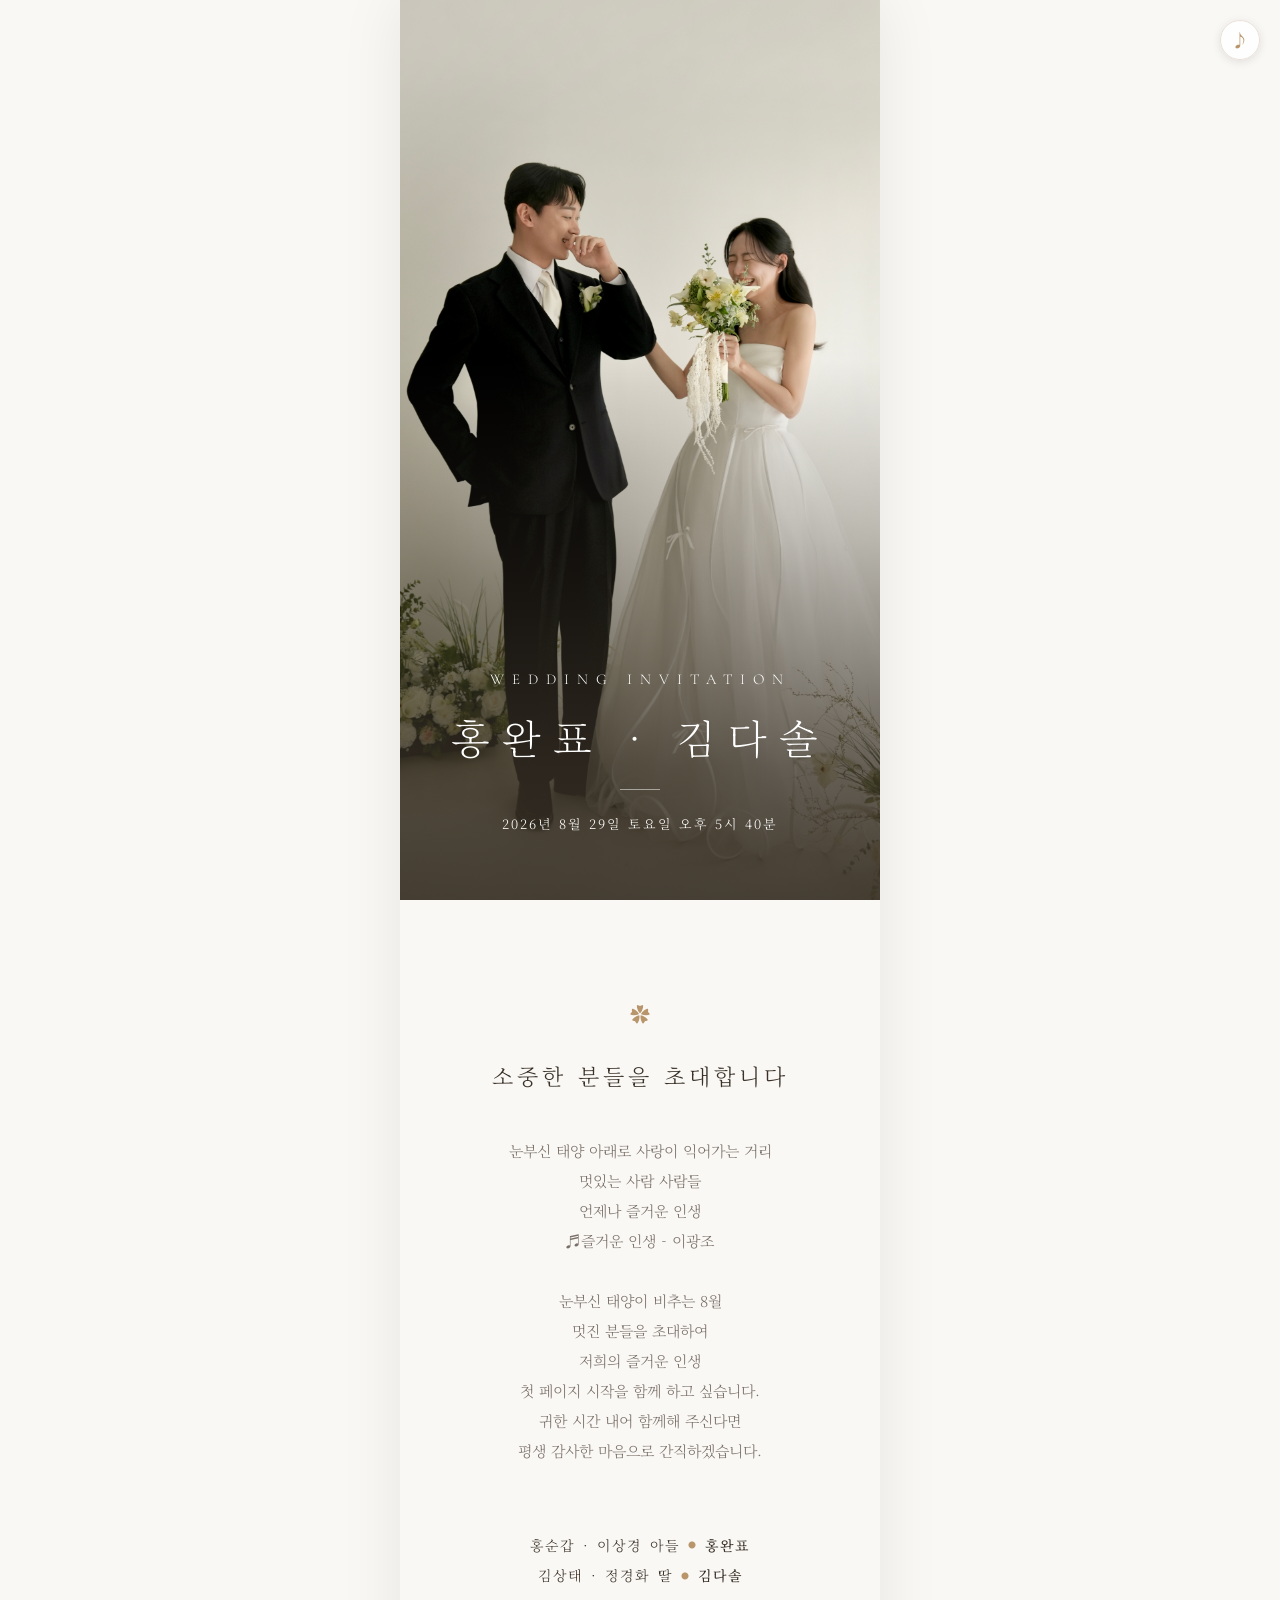
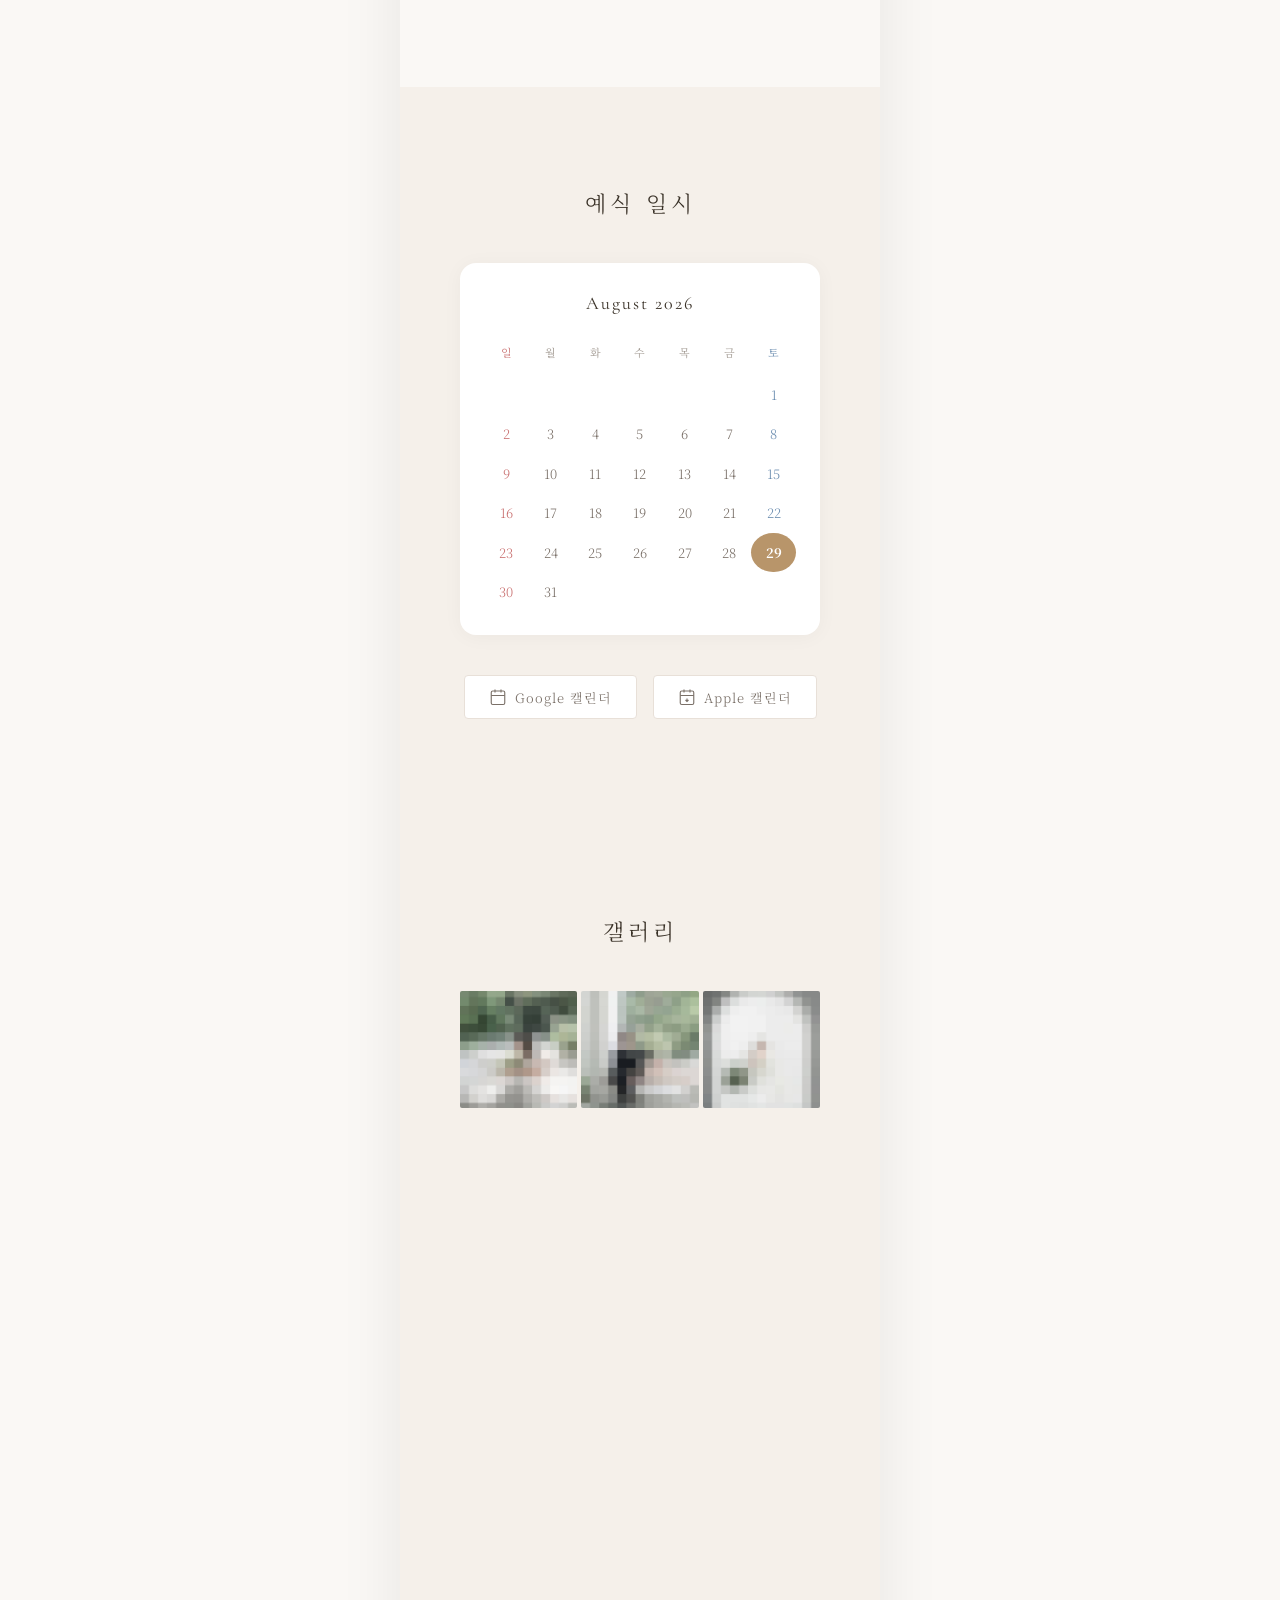
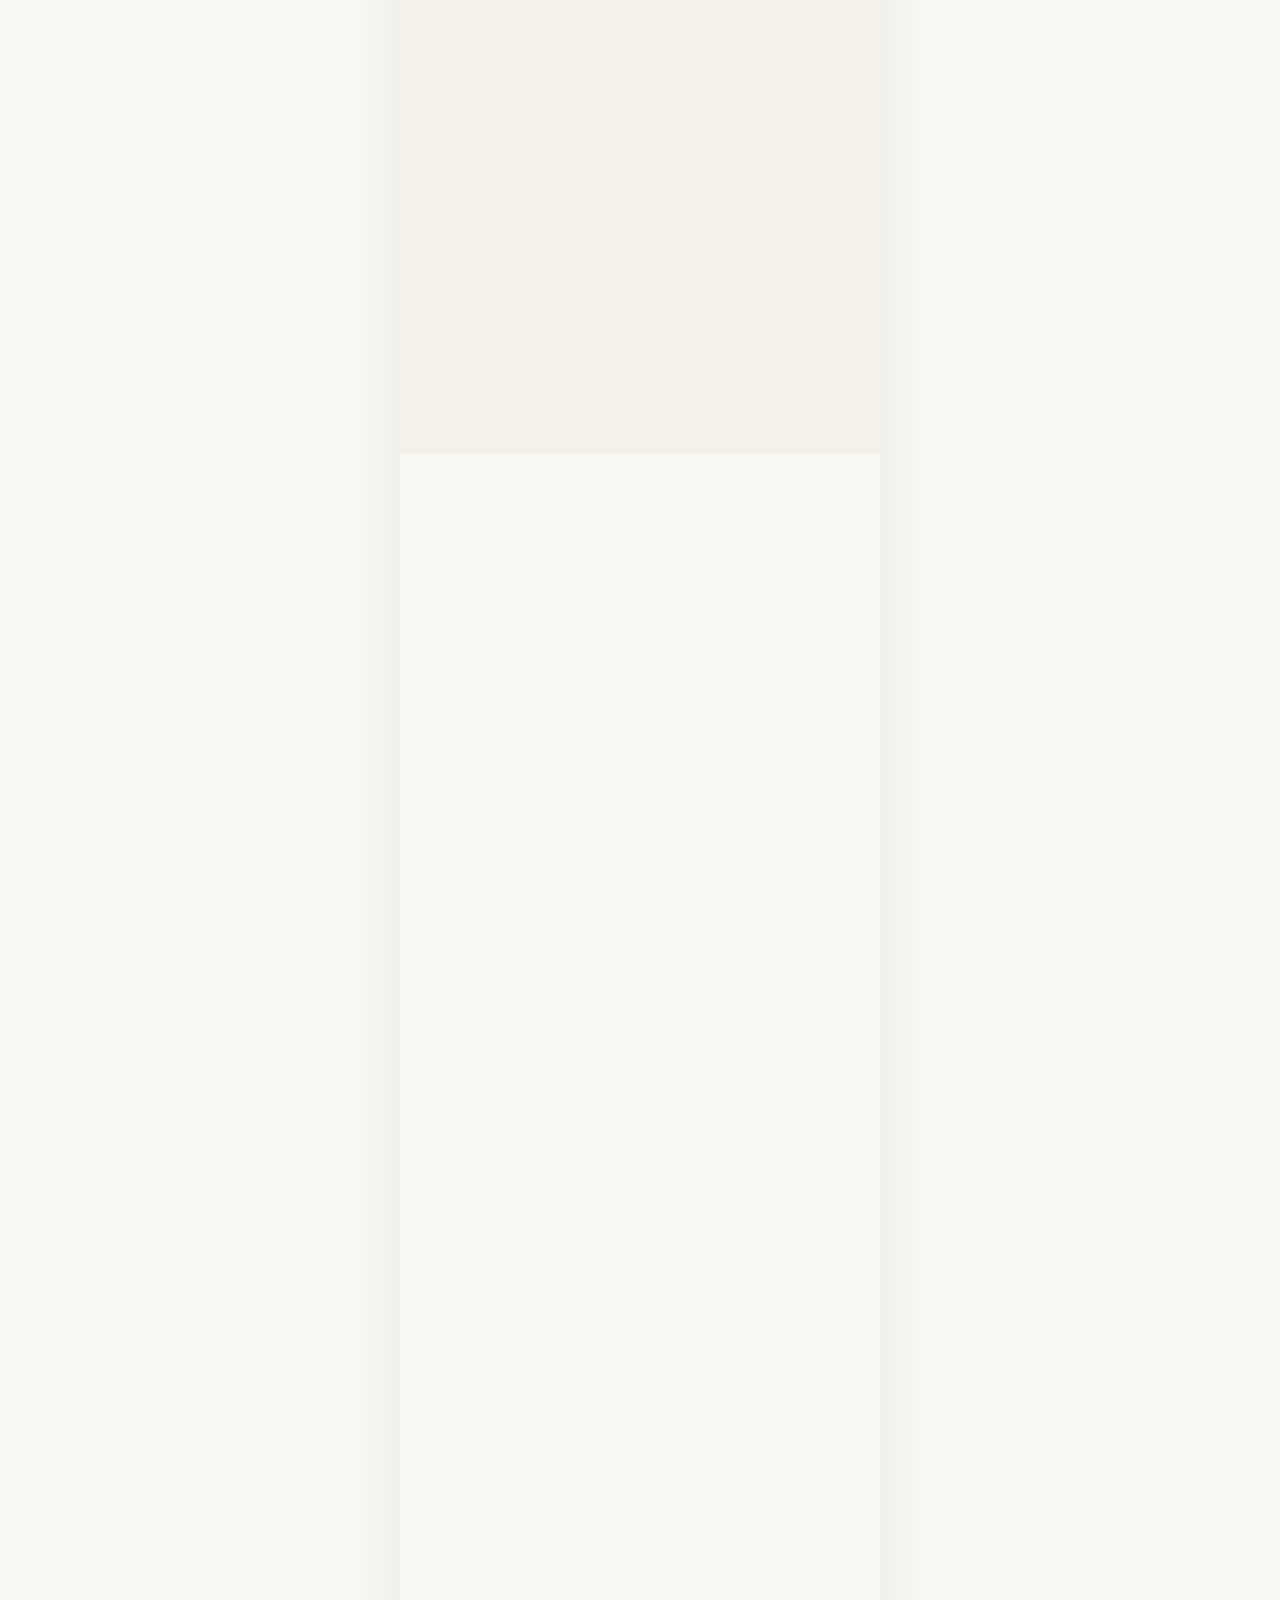
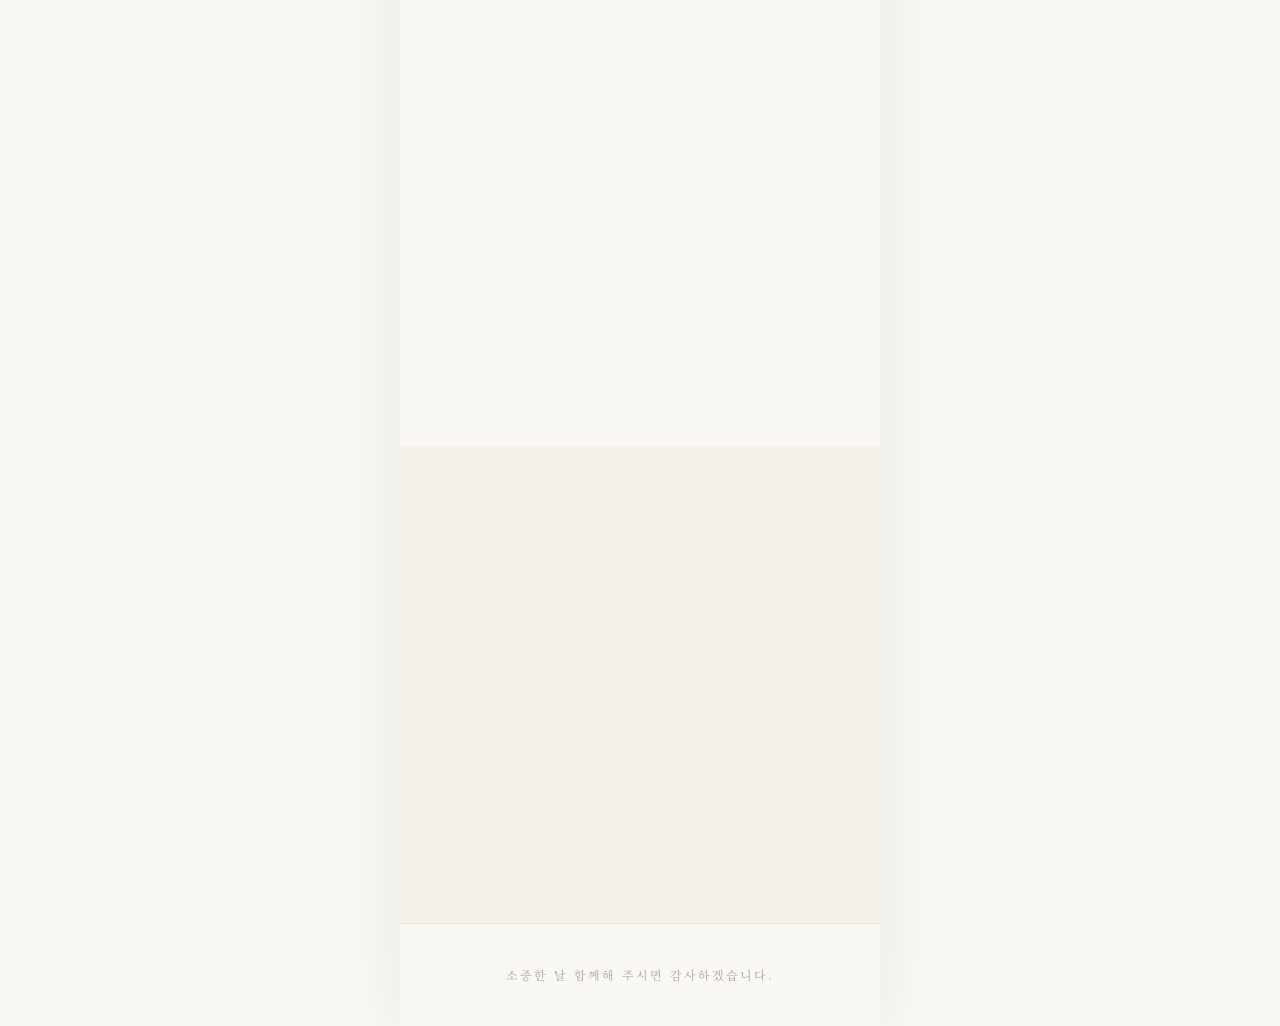
==== commit dfdd2421: "hardcode OG meta tags for KakaoTalk share preview Co-Authored-By: Claude Sonnet 4.6 <noreply@anthrop" ====
--- a/index_all.html
+++ b/index_all.html
@@ -5,14 +5,15 @@
   <meta name="viewport" content="width=device-width, initial-scale=1.0, viewport-fit=cover">
   <meta name="format-detection" content="telephone=no">
 
-  <!-- Meta / OG tags - config.js 값으로 script에서 동적 설정 -->
+  <!-- Meta / OG tags -->
   <meta property="og:type" content="website">
-  <meta property="og:title" content="">
-  <meta property="og:description" content="">
-  <meta property="og:image" content="">
-  <meta name="description" content="">
-
-  <title>Wedding Invitation</title>
+  <meta property="og:url" content="https://hongwpdev.github.io/forever-with-you/">
+  <meta property="og:title" content="홍완표 ♥ 김다솔 결혼합니다">
+  <meta property="og:description" content="2026년 8월 29일, 소중한 분들을 초대합니다.">
+  <meta property="og:image" content="https://hongwpdev.github.io/forever-with-you/images/og/1.jpg">
+  <meta name="description" content="2026년 8월 29일, 소중한 분들을 초대합니다.">
+
+  <title>홍완표 ♥ 김다솔 결혼합니다</title>
 
   <!-- Fonts -->
   <link rel="preconnect" href="https://fonts.googleapis.com">
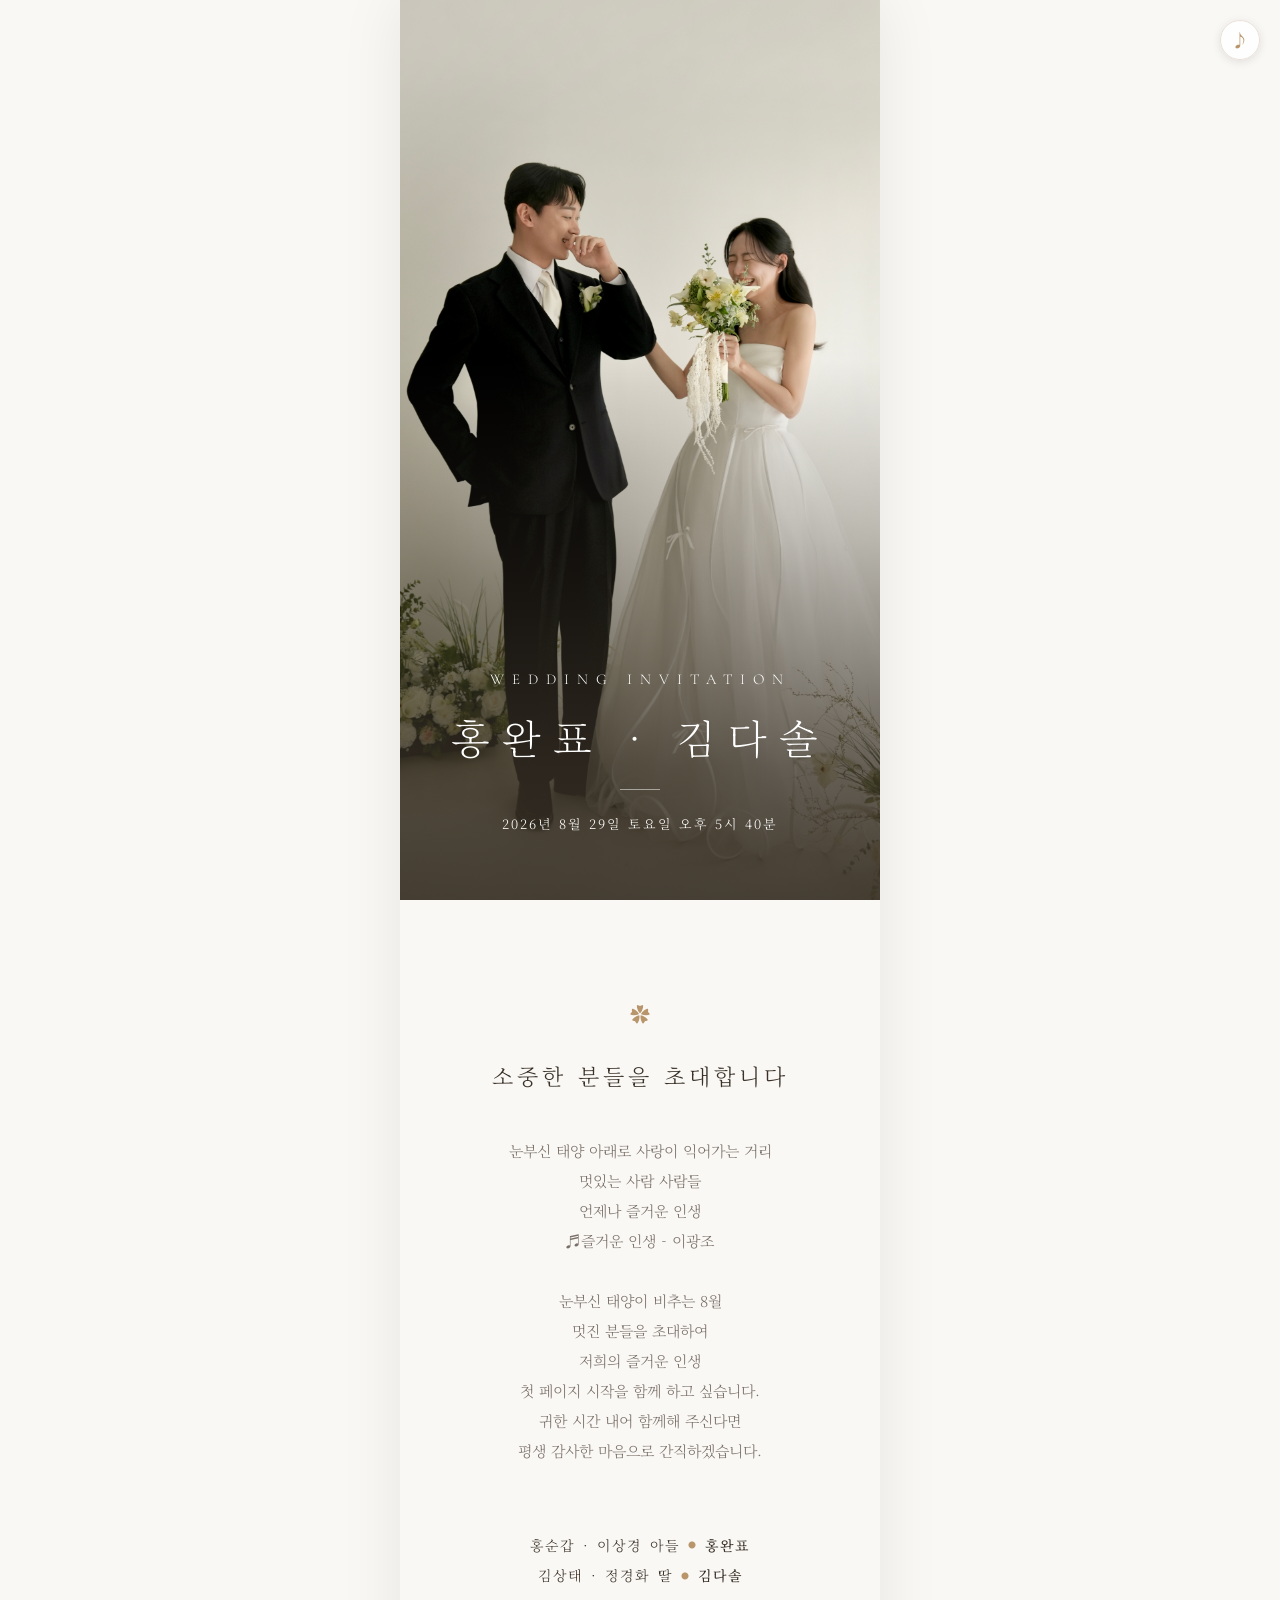
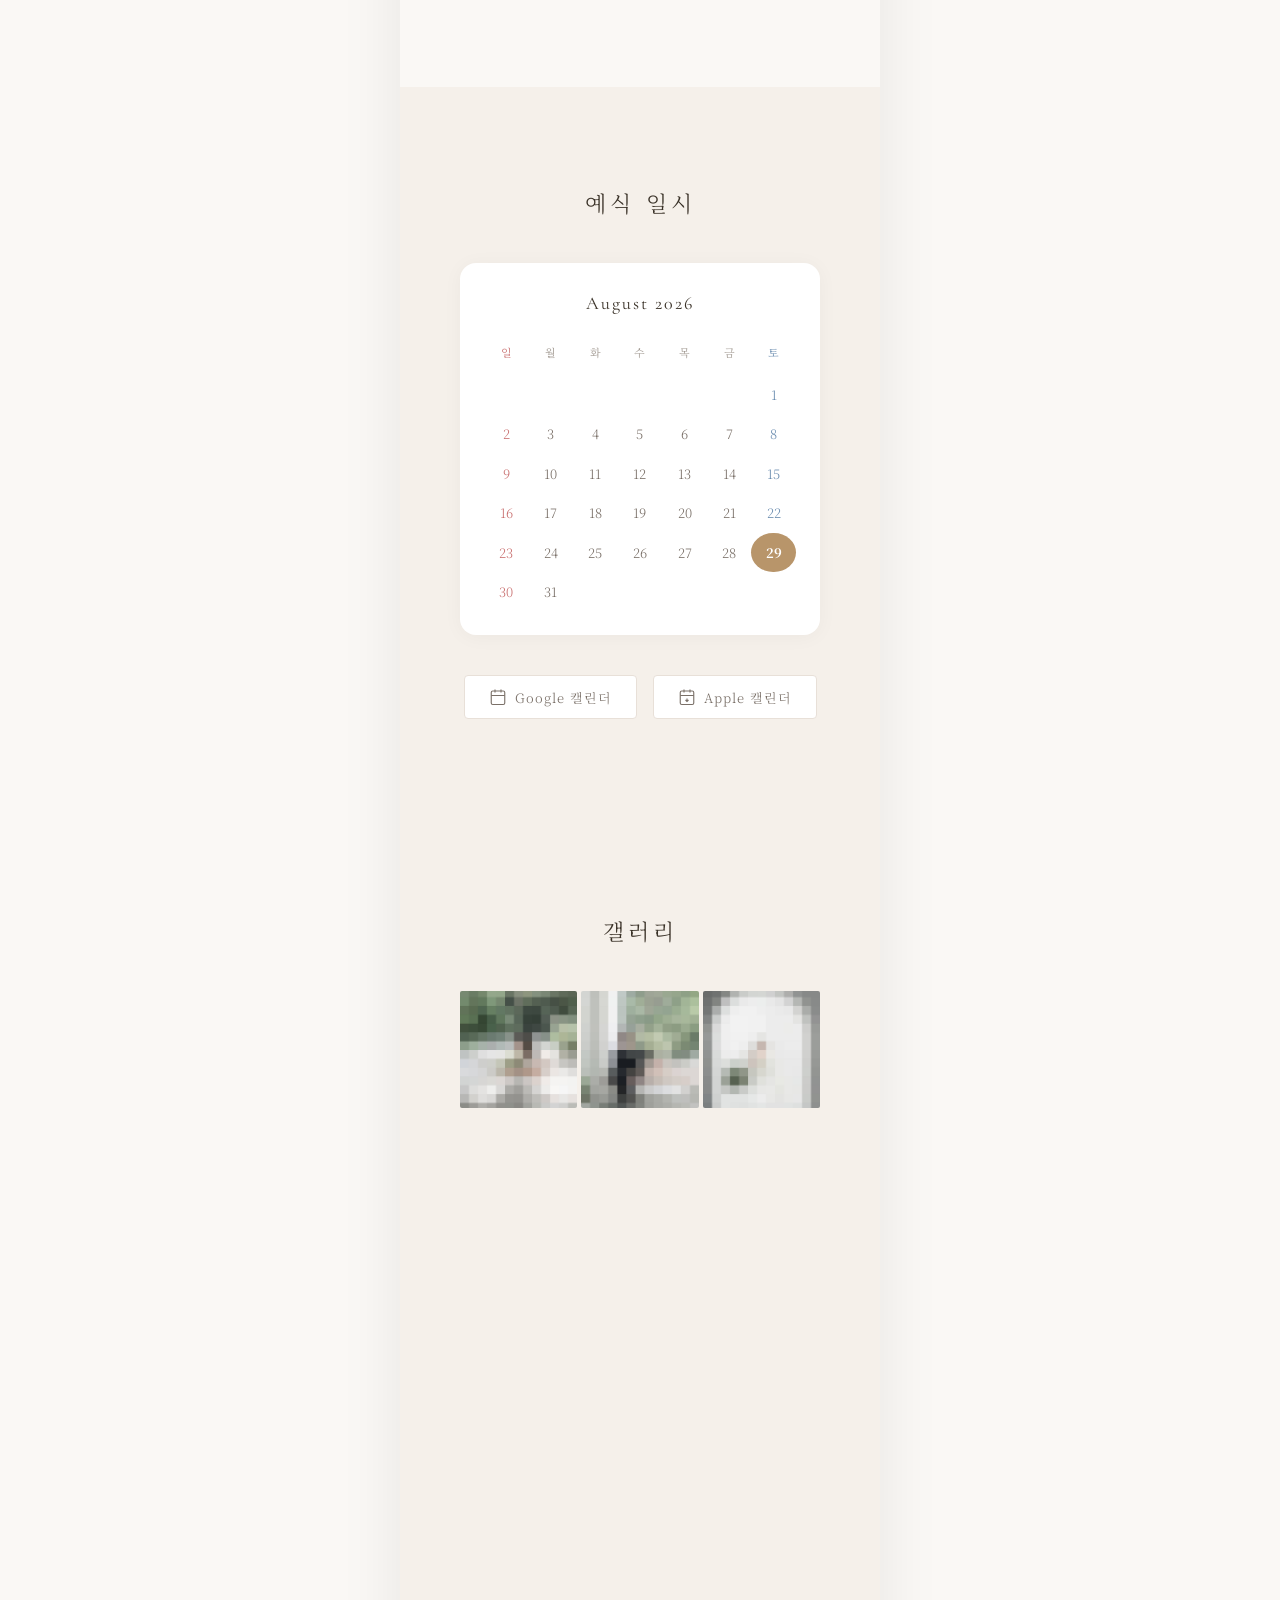
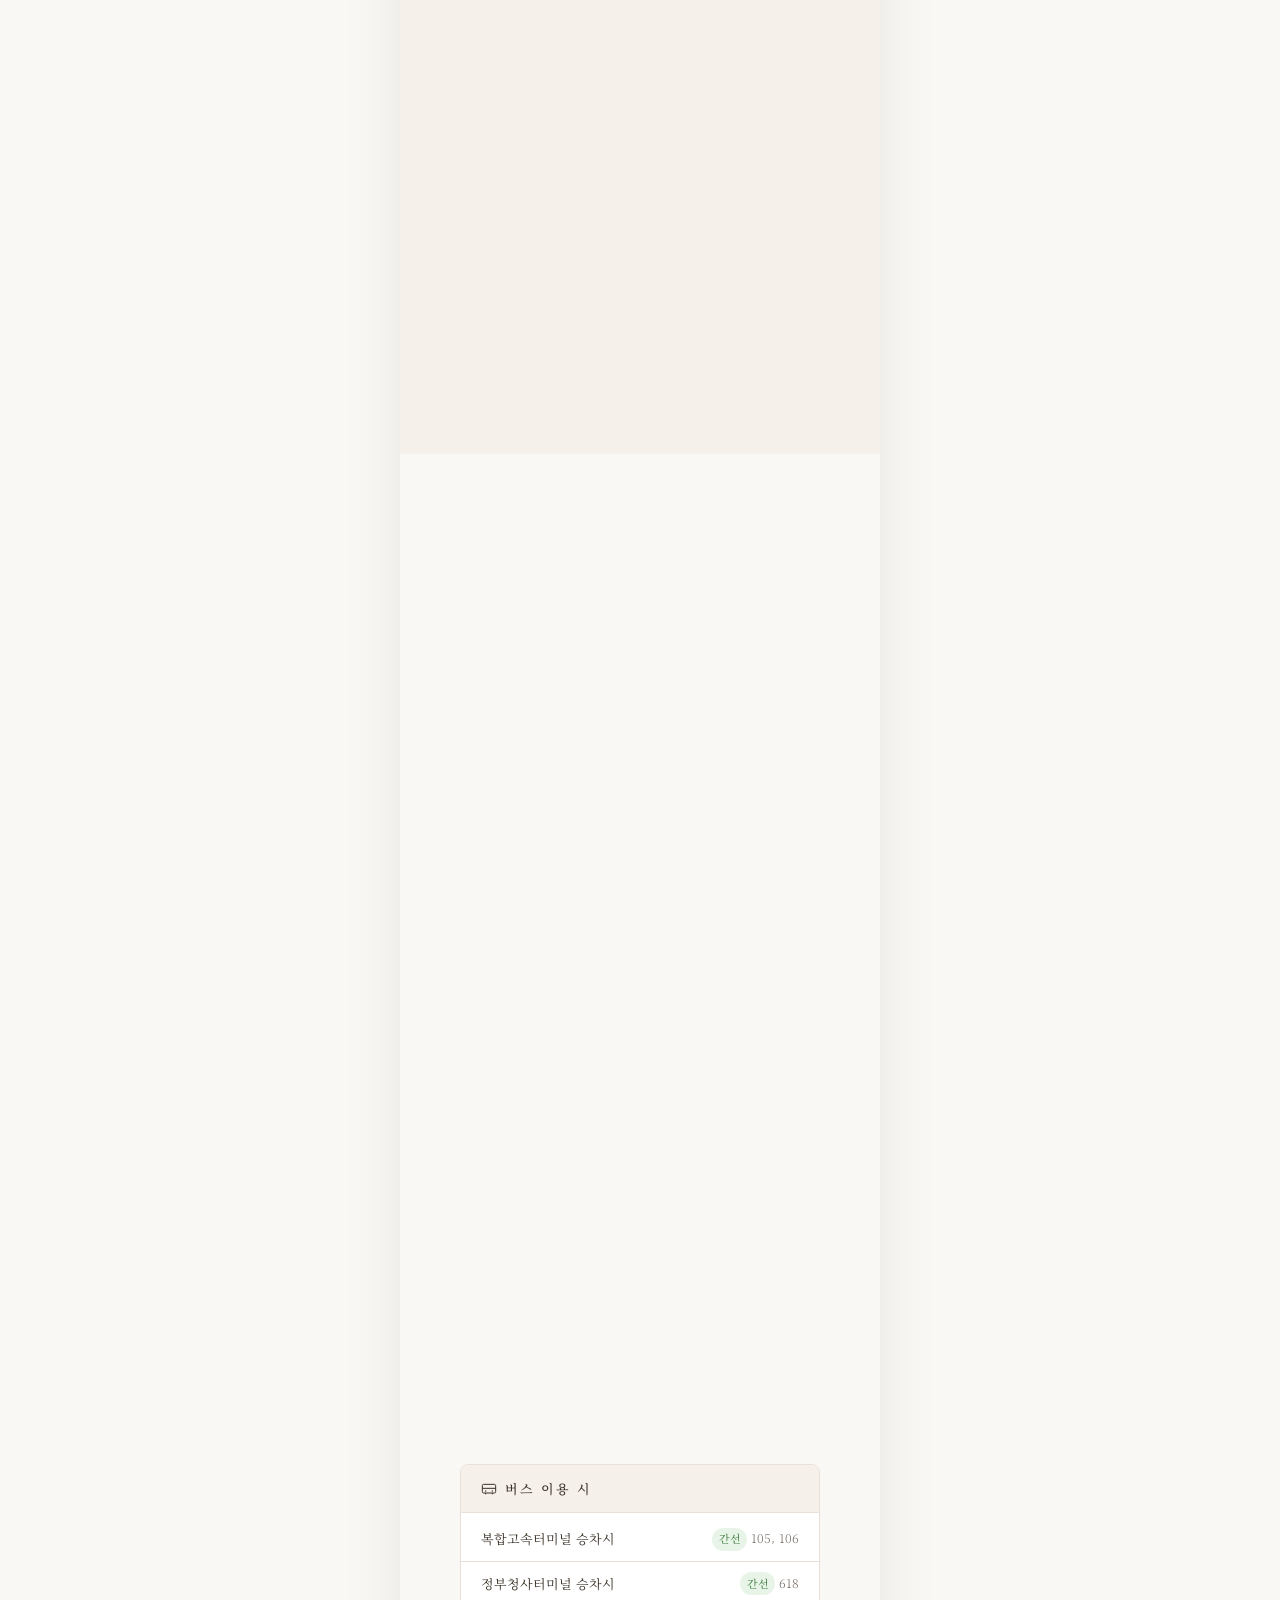
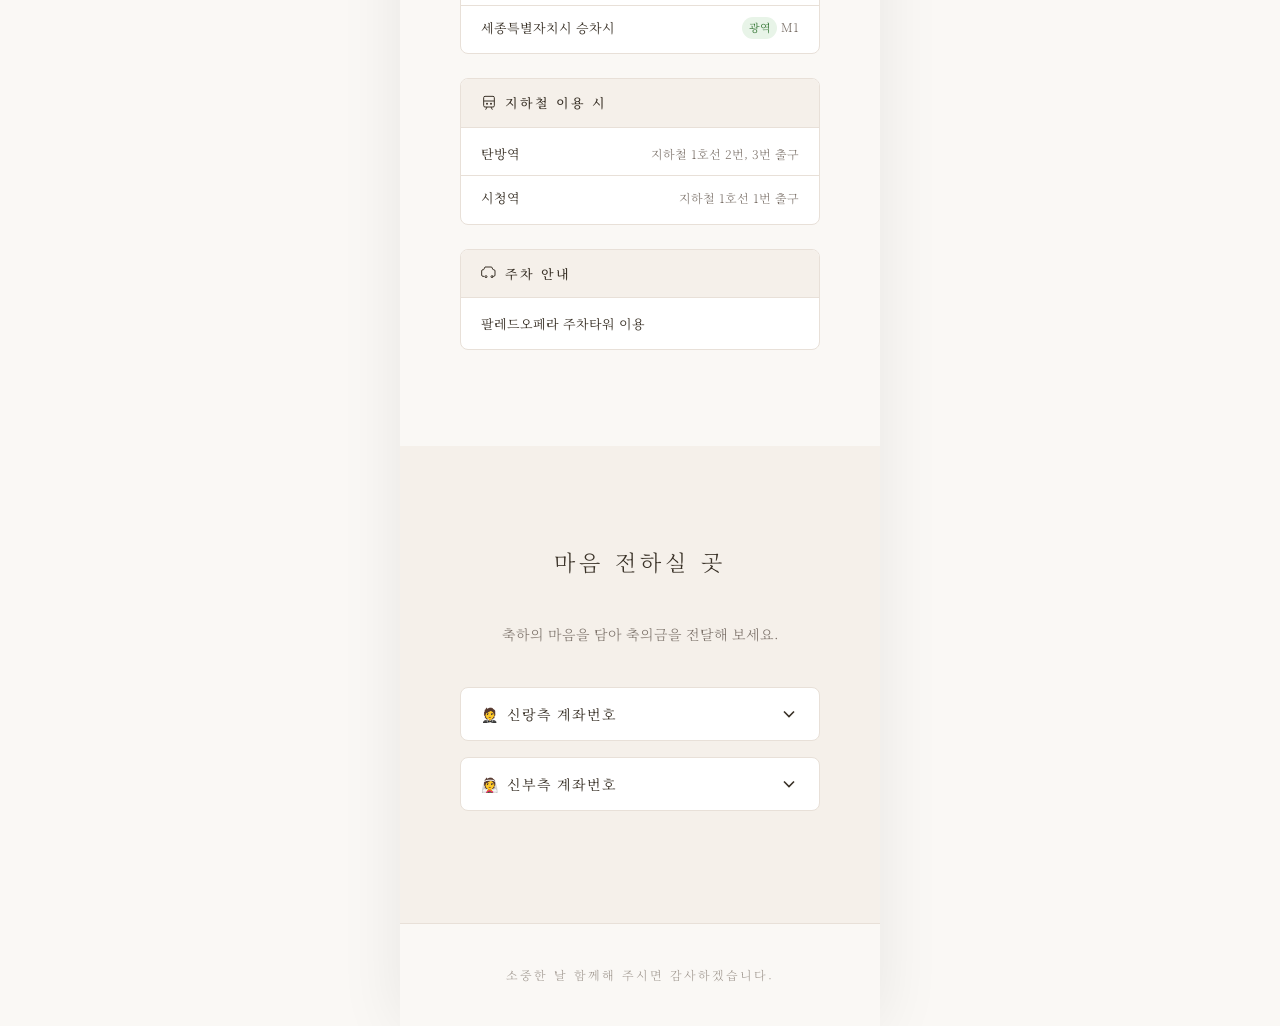
==== commit 48a32a4c: "update og description and og thumbnail image Co-Authored-By: Claude Sonnet 4.6 <noreply@anthropic.co" ====
--- a/index_all.html
+++ b/index_all.html
@@ -9,7 +9,7 @@
   <meta property="og:type" content="website">
   <meta property="og:url" content="https://hongwpdev.github.io/forever-with-you/">
   <meta property="og:title" content="홍완표 ♥ 김다솔 결혼합니다">
-  <meta property="og:description" content="2026년 8월 29일, 소중한 분들을 초대합니다.">
+  <meta property="og:description" content="2026년 8월 29일 토요일, 소중한 분들을 초대합니다.">
   <meta property="og:image" content="https://hongwpdev.github.io/forever-with-you/images/og/1.jpg">
   <meta name="description" content="2026년 8월 29일, 소중한 분들을 초대합니다.">
 
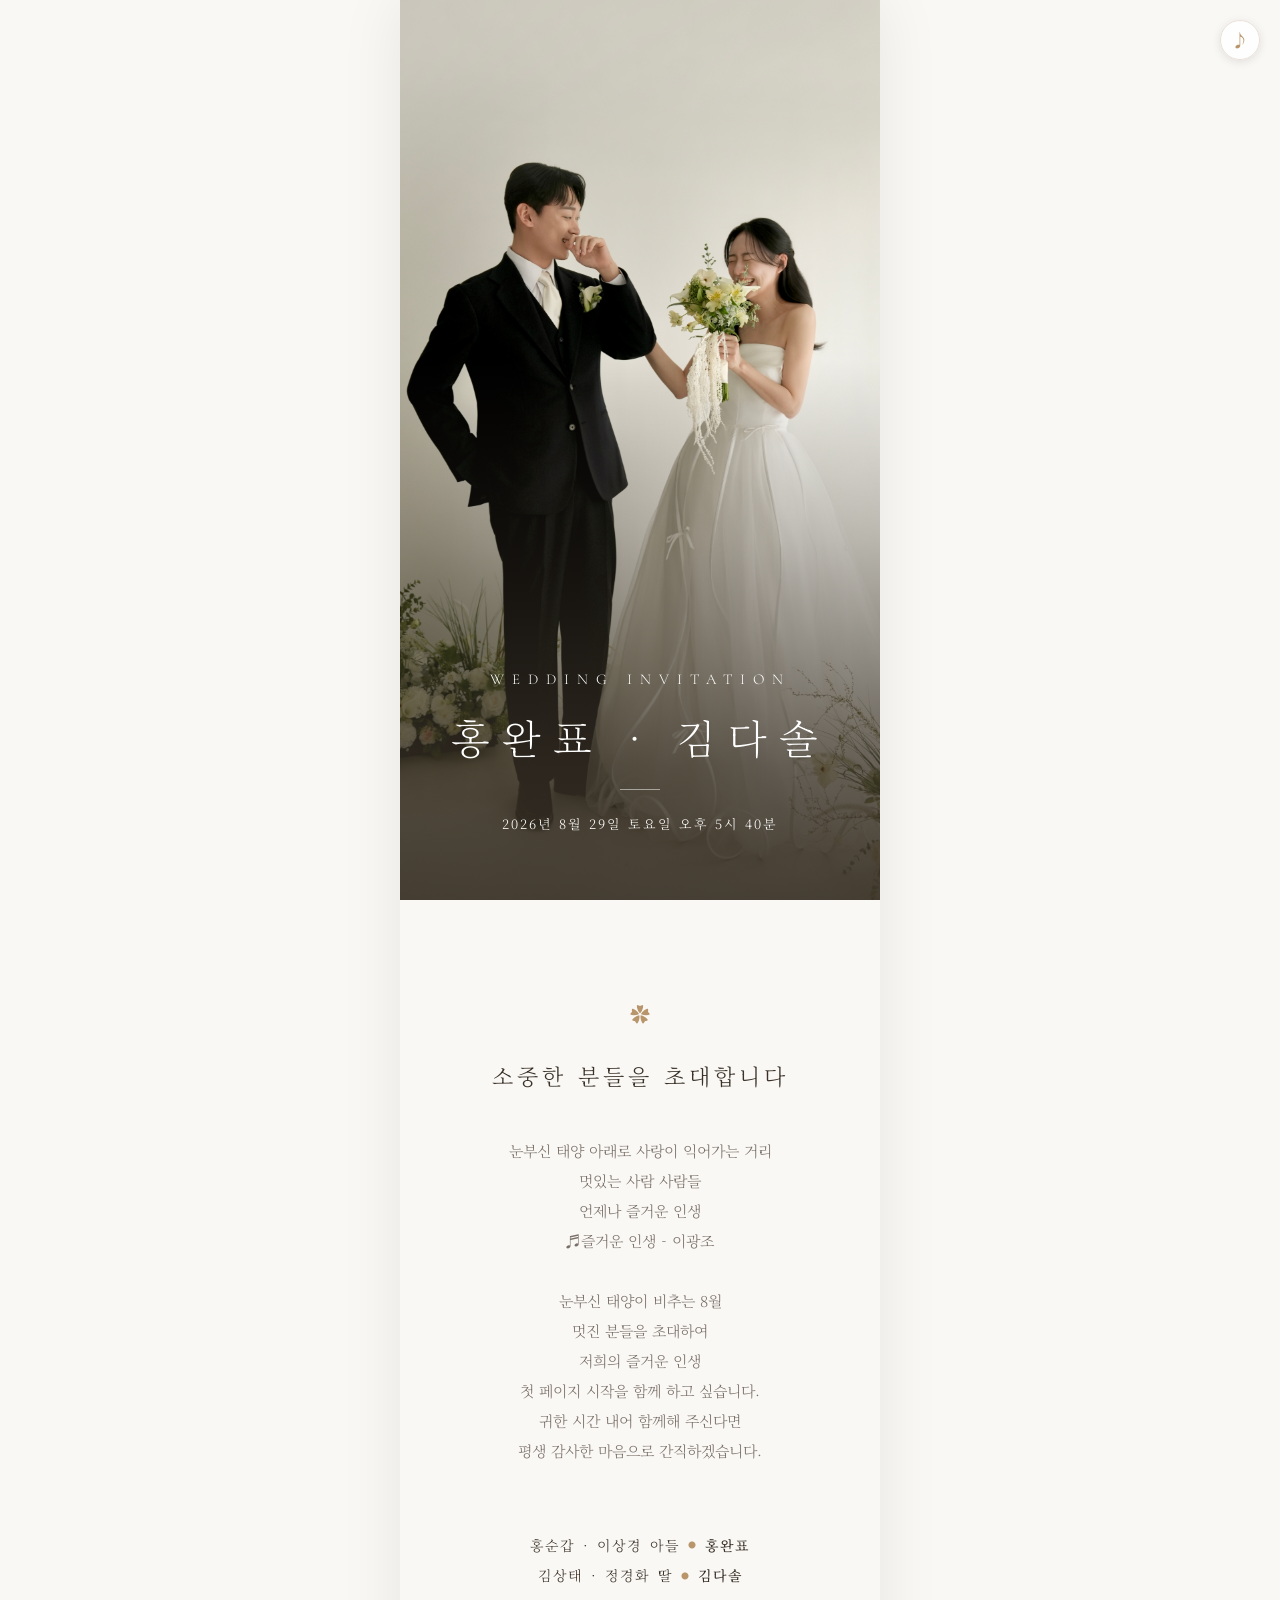
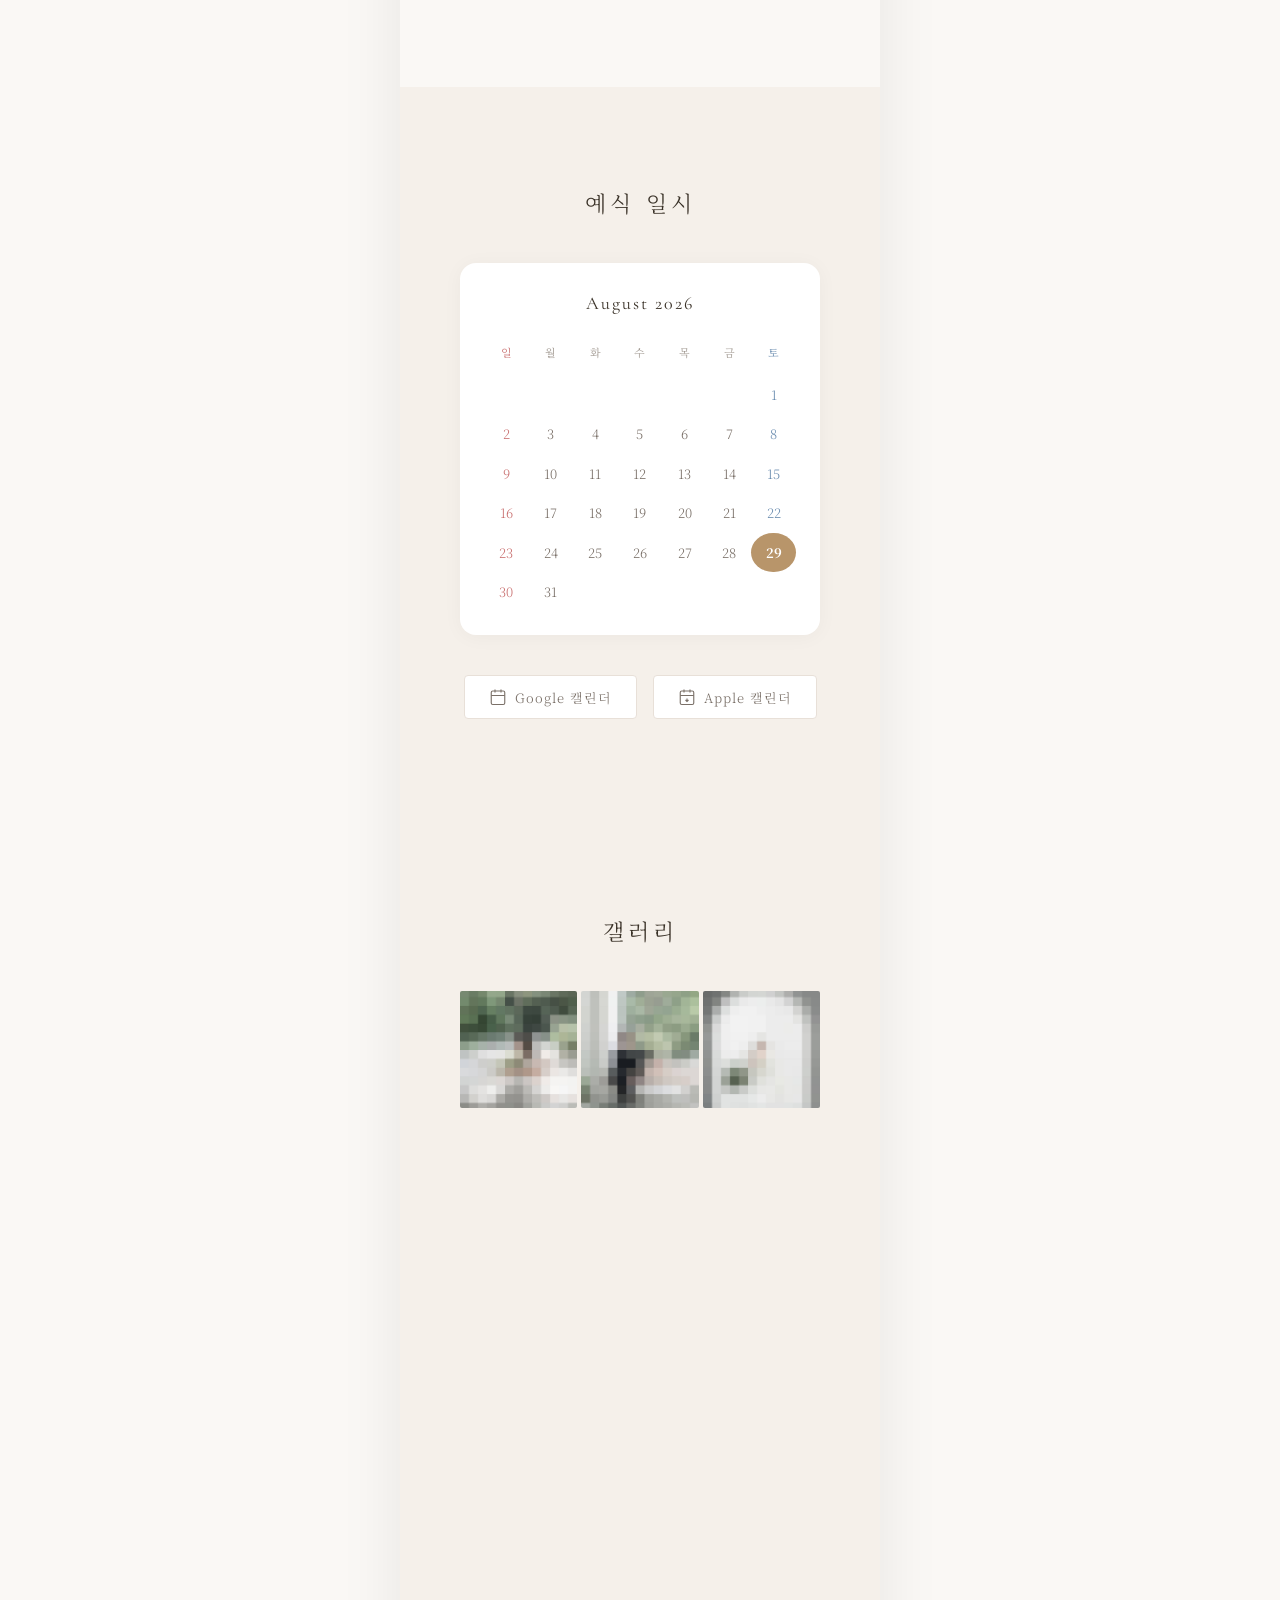
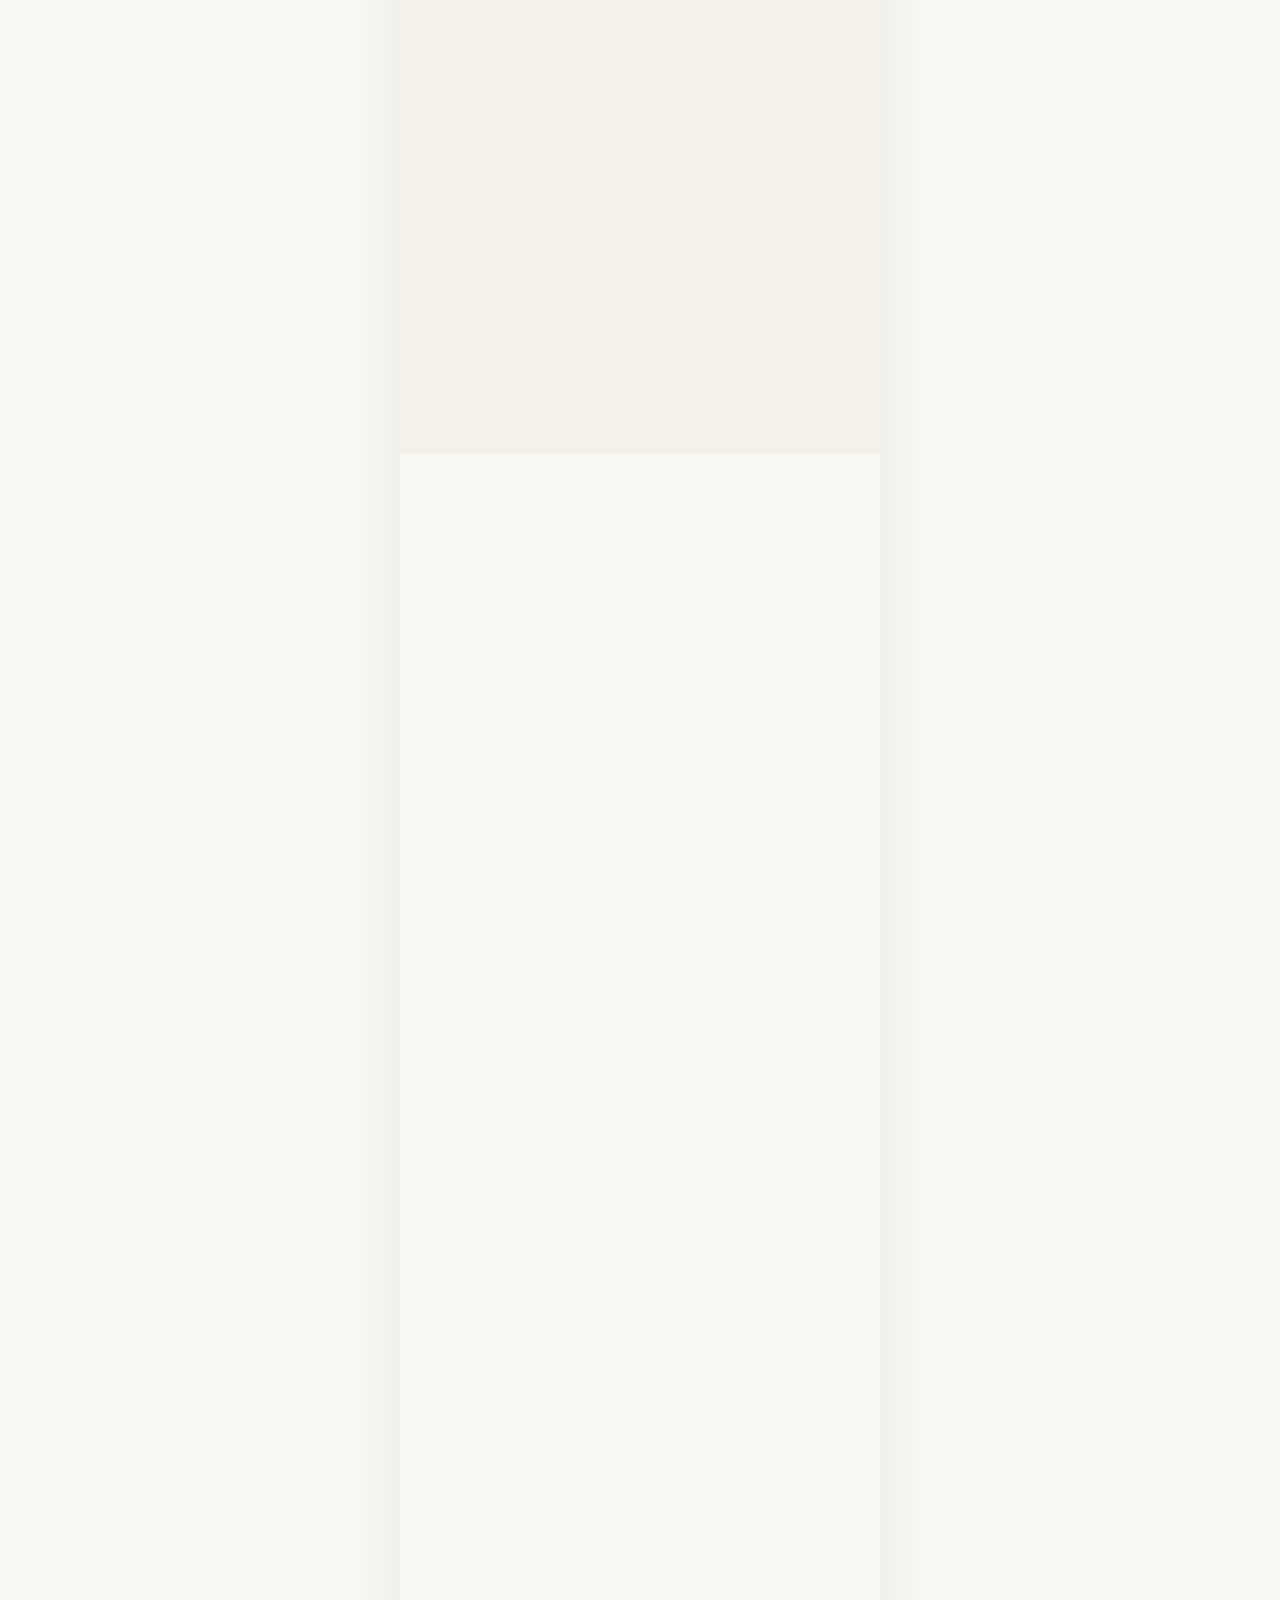
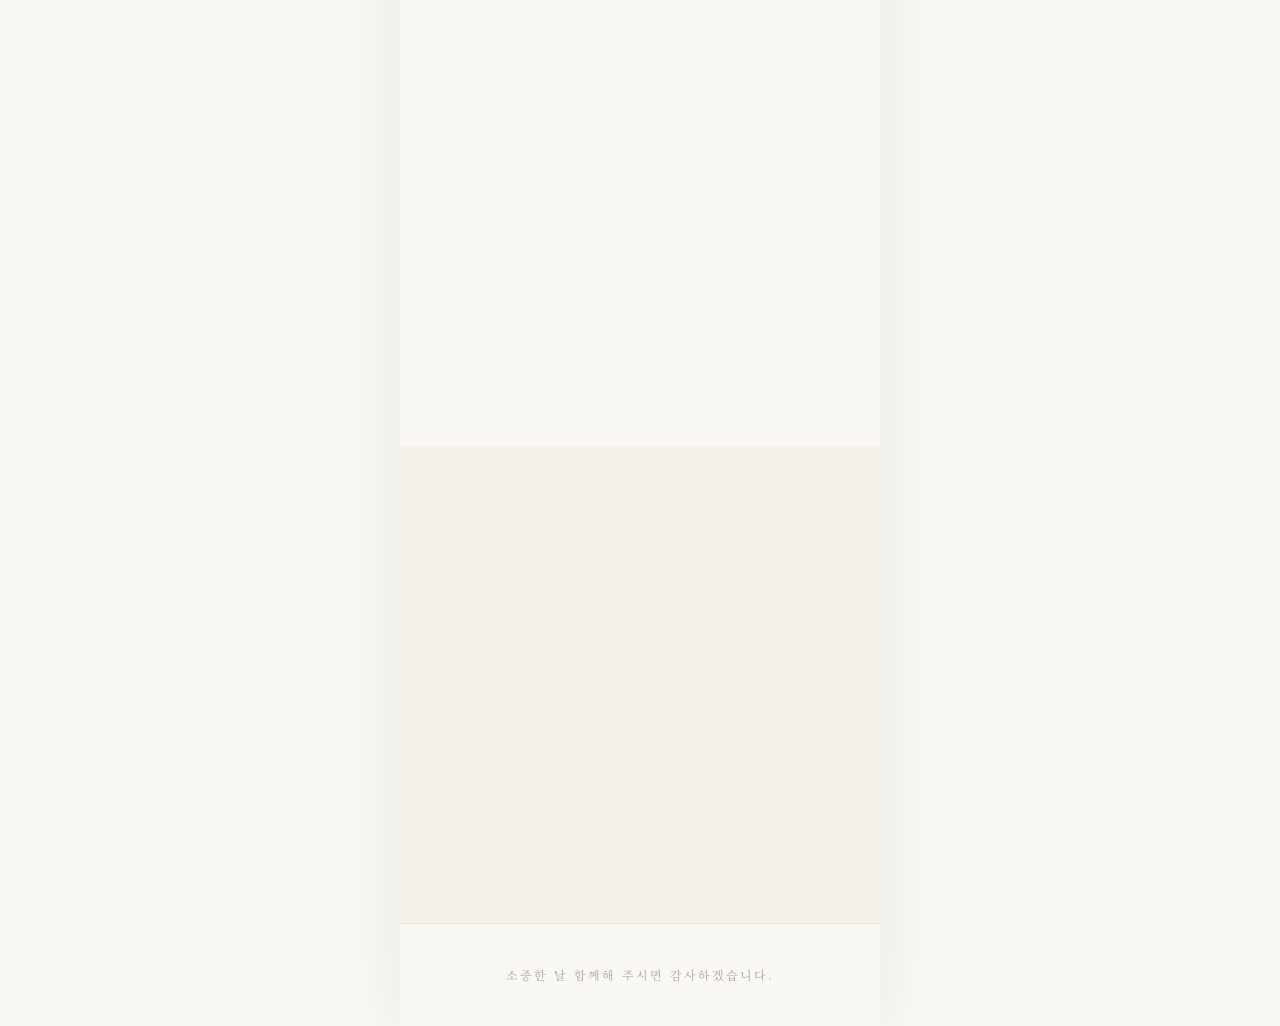
==== commit 131b2efd: "update OG meta tags and description in index and index_all Co-Authored-By: Claude Sonnet 4.6 <norepl" ====
--- a/index_all.html
+++ b/index_all.html
@@ -11,7 +11,7 @@
   <meta property="og:title" content="홍완표 ♥ 김다솔 결혼합니다">
   <meta property="og:description" content="2026년 8월 29일 토요일, 소중한 분들을 초대합니다.">
   <meta property="og:image" content="https://hongwpdev.github.io/forever-with-you/images/og/1.jpg">
-  <meta name="description" content="2026년 8월 29일, 소중한 분들을 초대합니다.">
+  <meta name="description" content="2026년 8월 29일 토요일, 소중한 분들을 초대합니다.">
 
   <title>홍완표 ♥ 김다솔 결혼합니다</title>
 
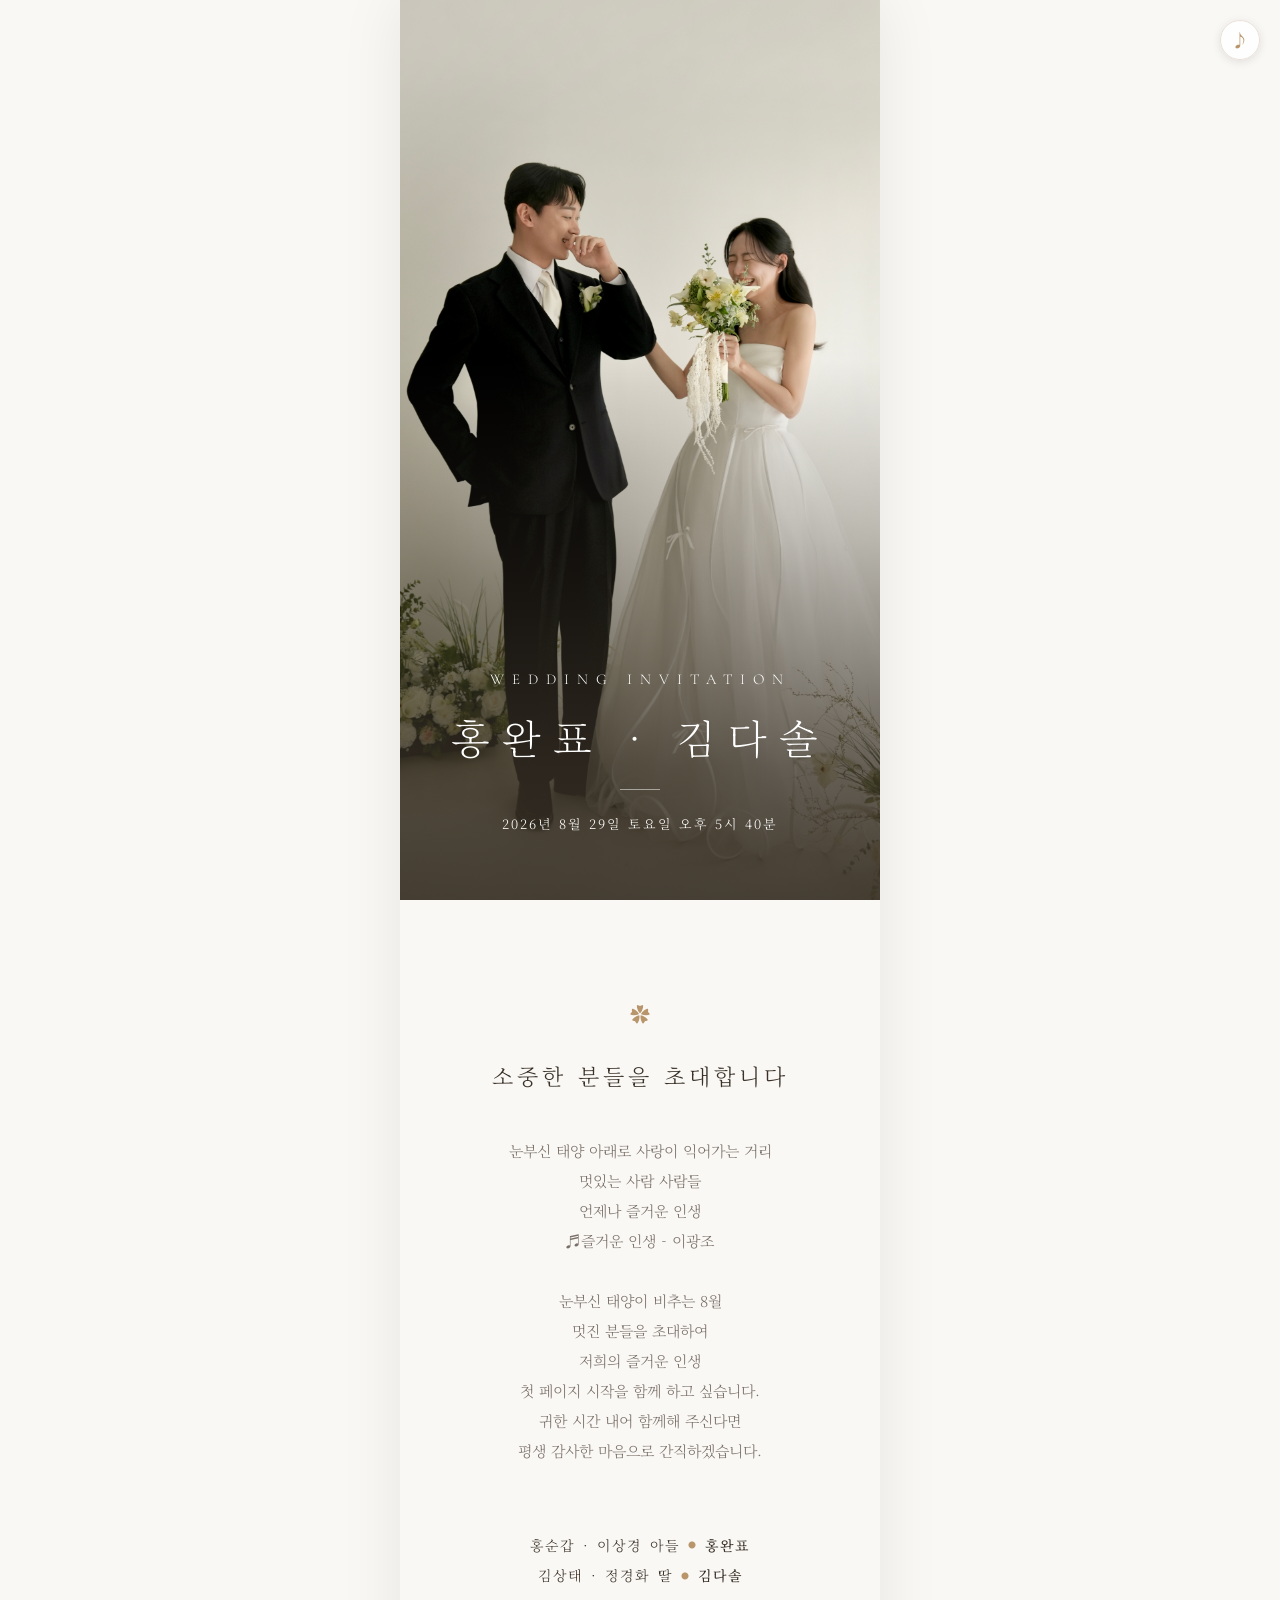
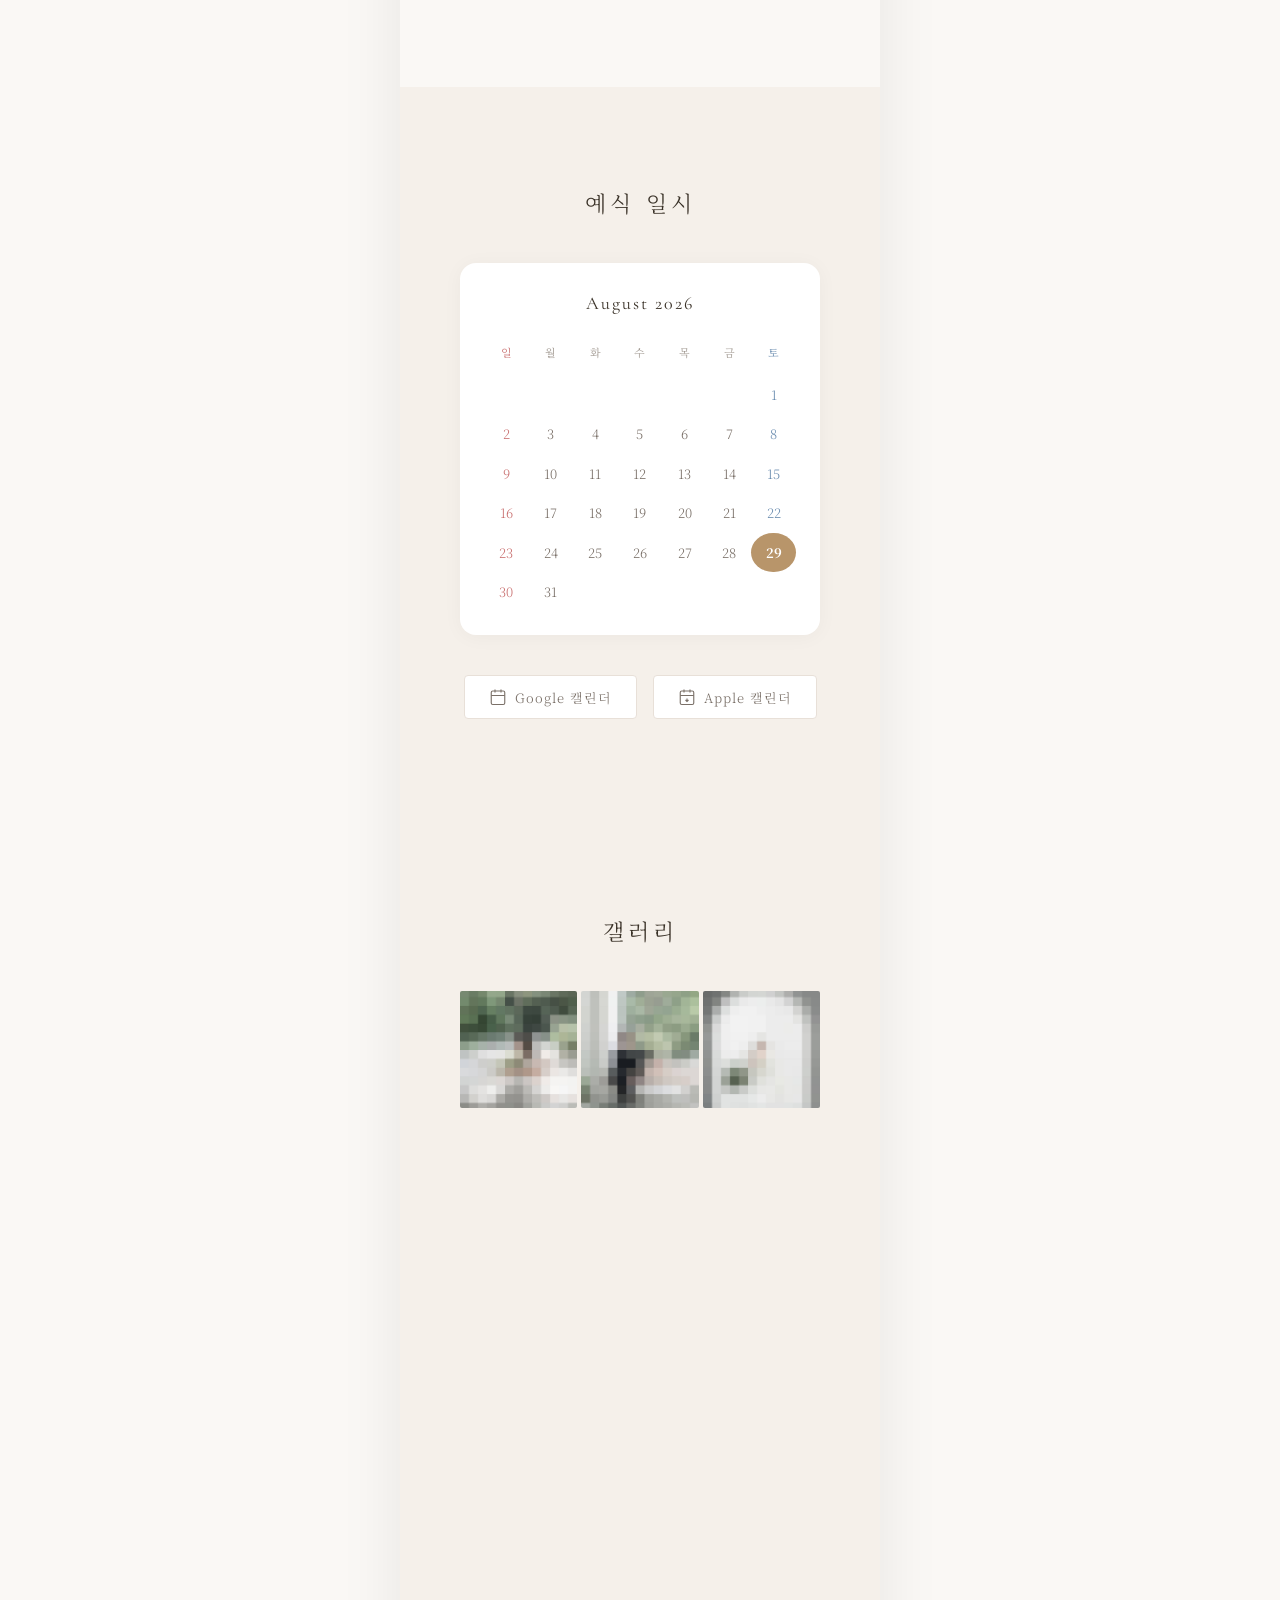
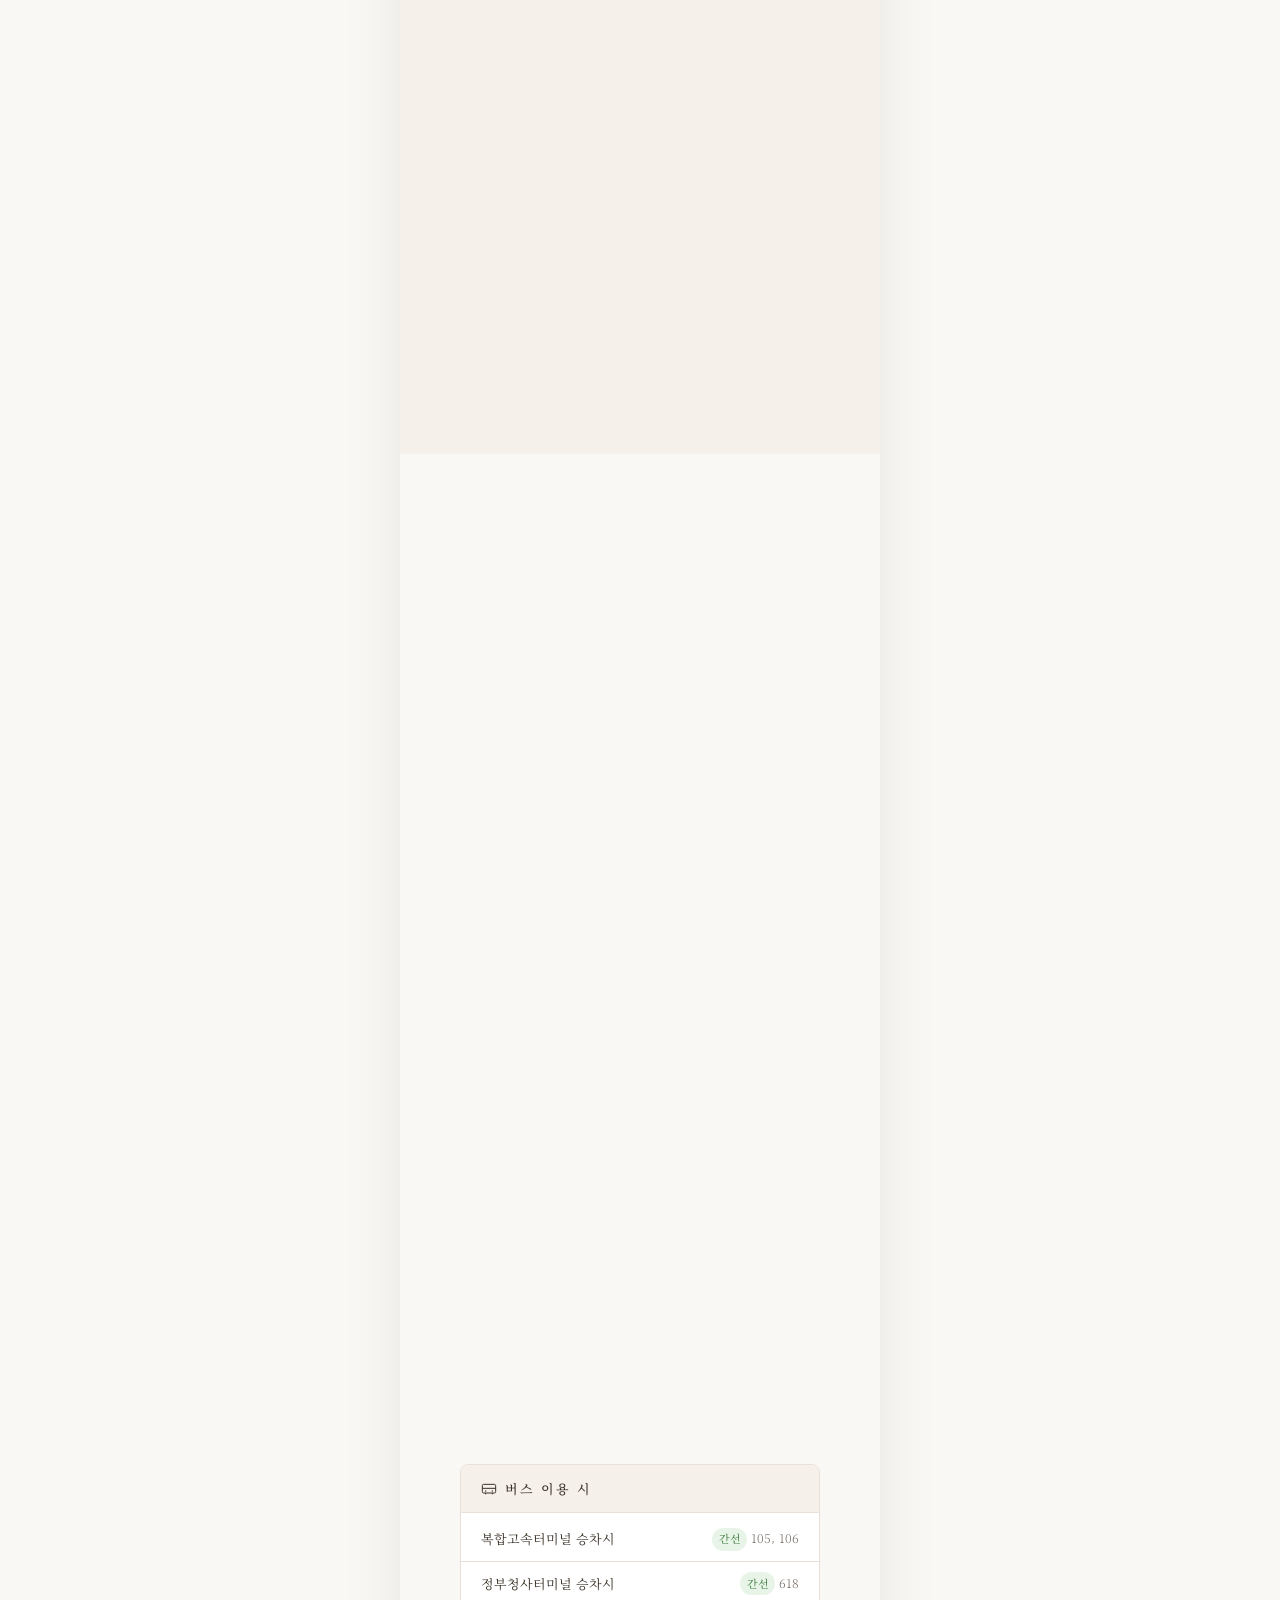
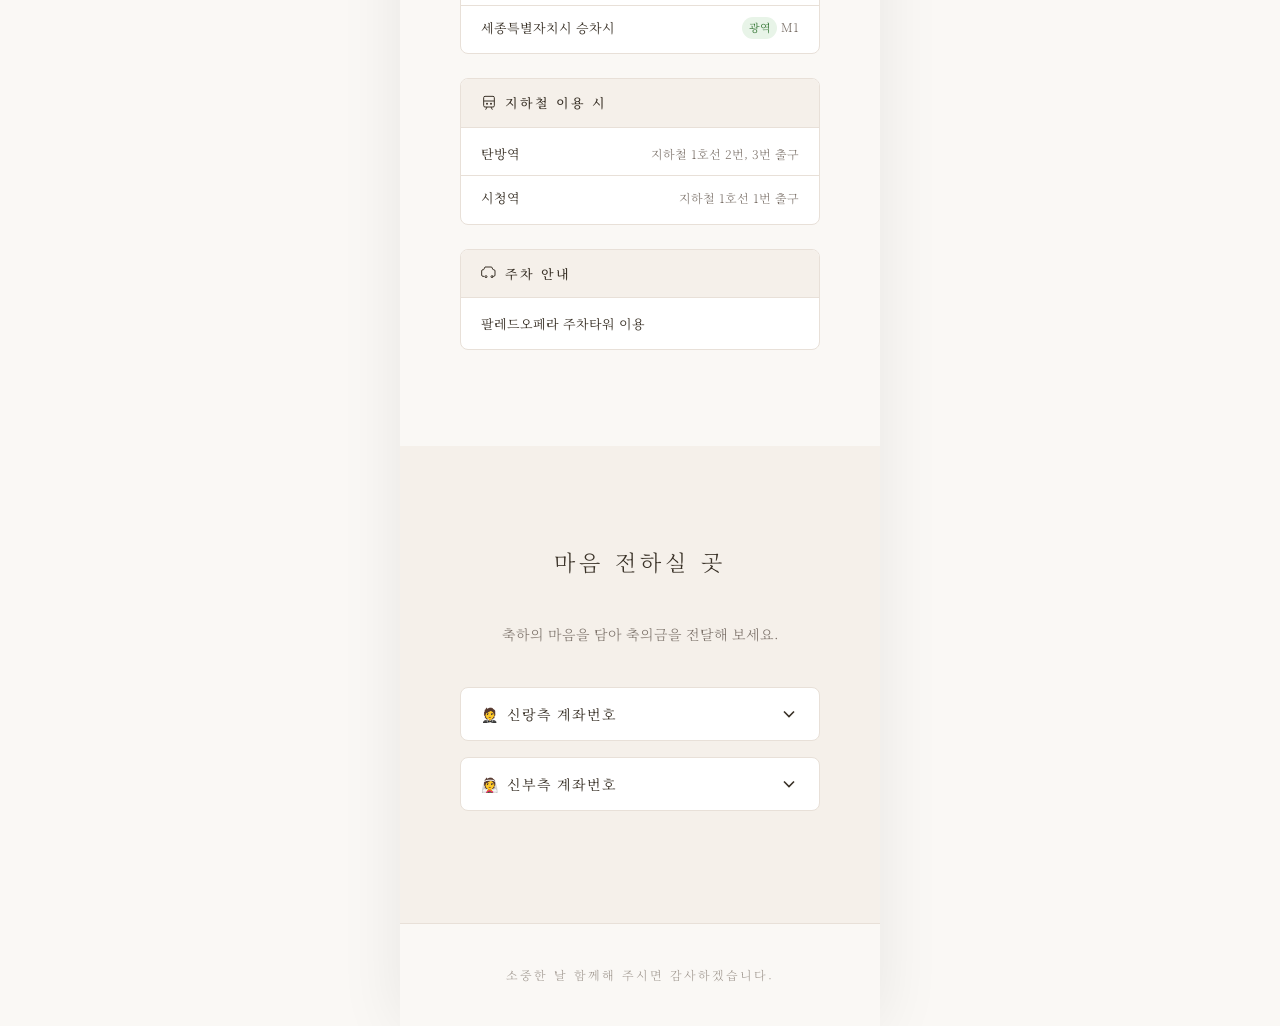
==== commit 3755ff32: "add cache-busting query param to og:image URL Co-Authored-By: Claude Sonnet 4.6 <noreply@anthropic.c" ====
--- a/index_all.html
+++ b/index_all.html
@@ -10,7 +10,7 @@
   <meta property="og:url" content="https://hongwpdev.github.io/forever-with-you/">
   <meta property="og:title" content="홍완표 ♥ 김다솔 결혼합니다">
   <meta property="og:description" content="2026년 8월 29일 토요일, 소중한 분들을 초대합니다.">
-  <meta property="og:image" content="https://hongwpdev.github.io/forever-with-you/images/og/1.jpg">
+  <meta property="og:image" content="https://hongwpdev.github.io/forever-with-you/images/og/1.jpg?v=2">
   <meta name="description" content="2026년 8월 29일 토요일, 소중한 분들을 초대합니다.">
 
   <title>홍완표 ♥ 김다솔 결혼합니다</title>
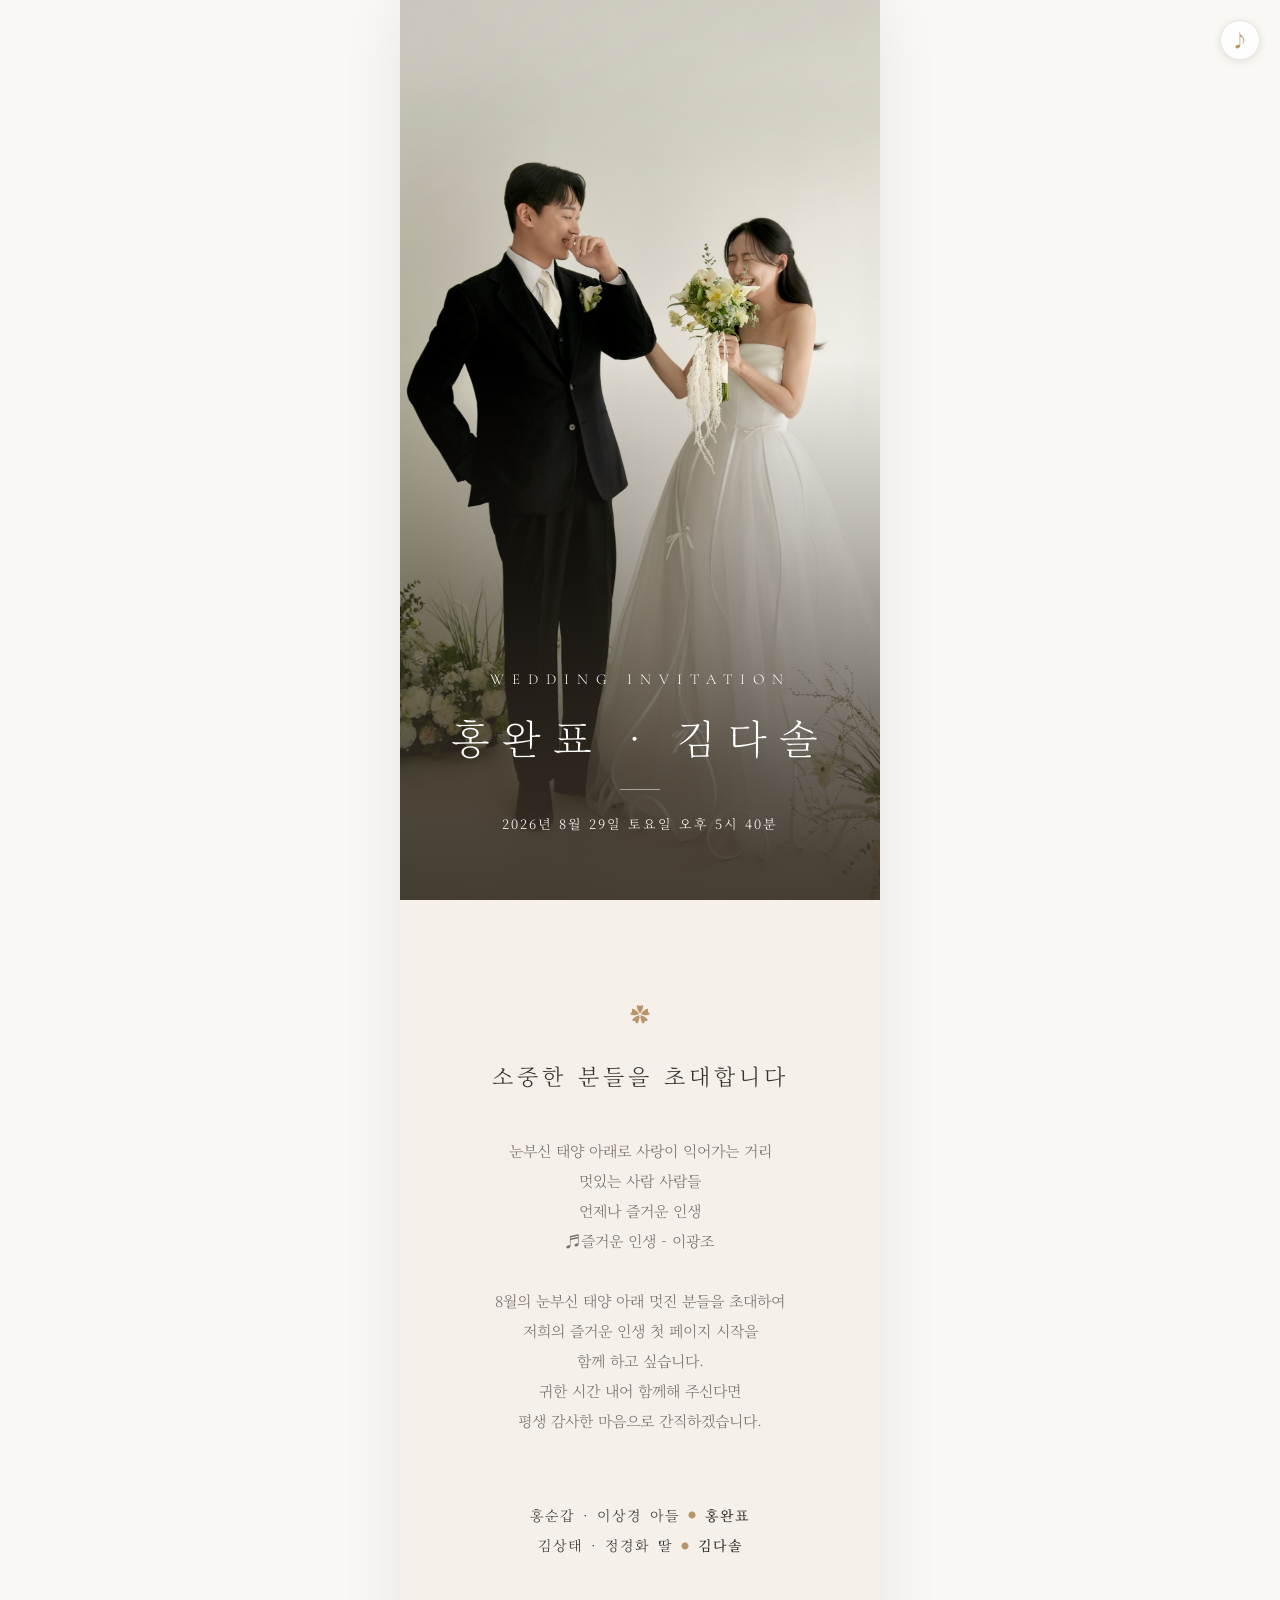
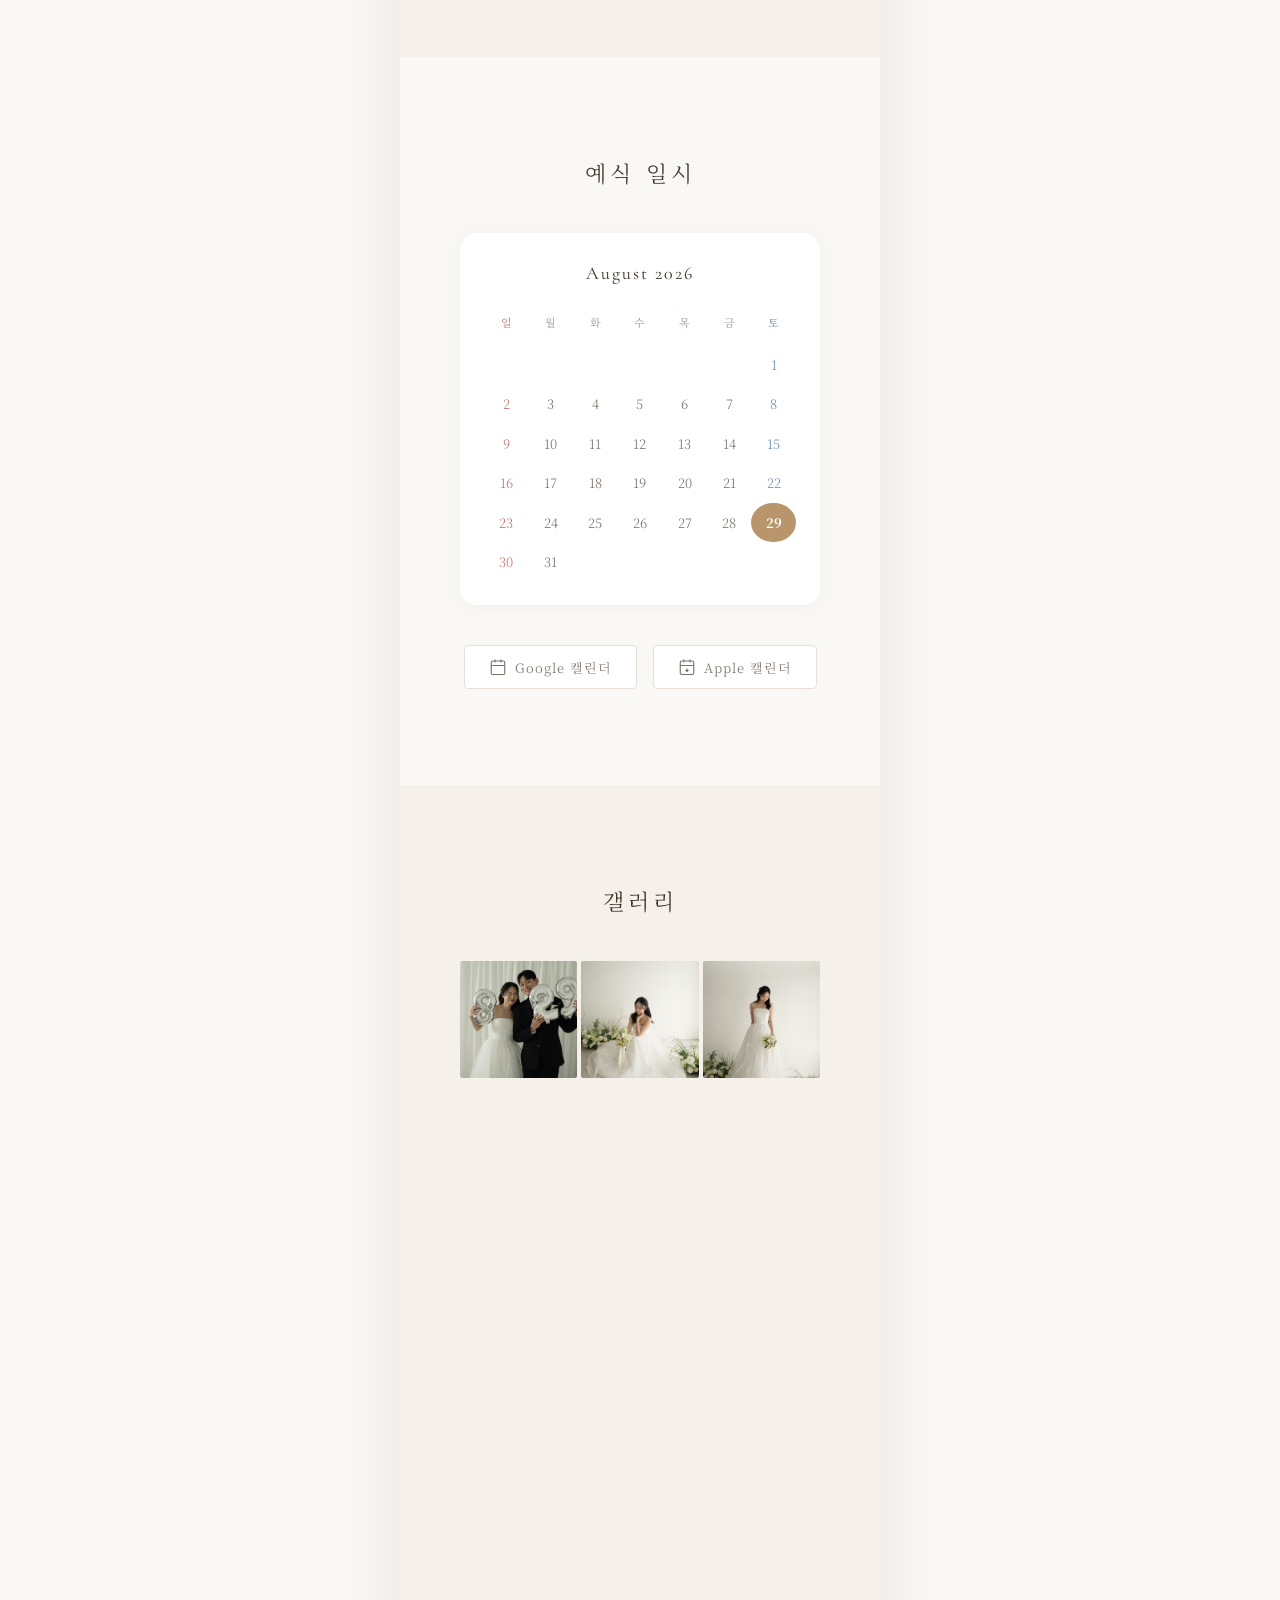
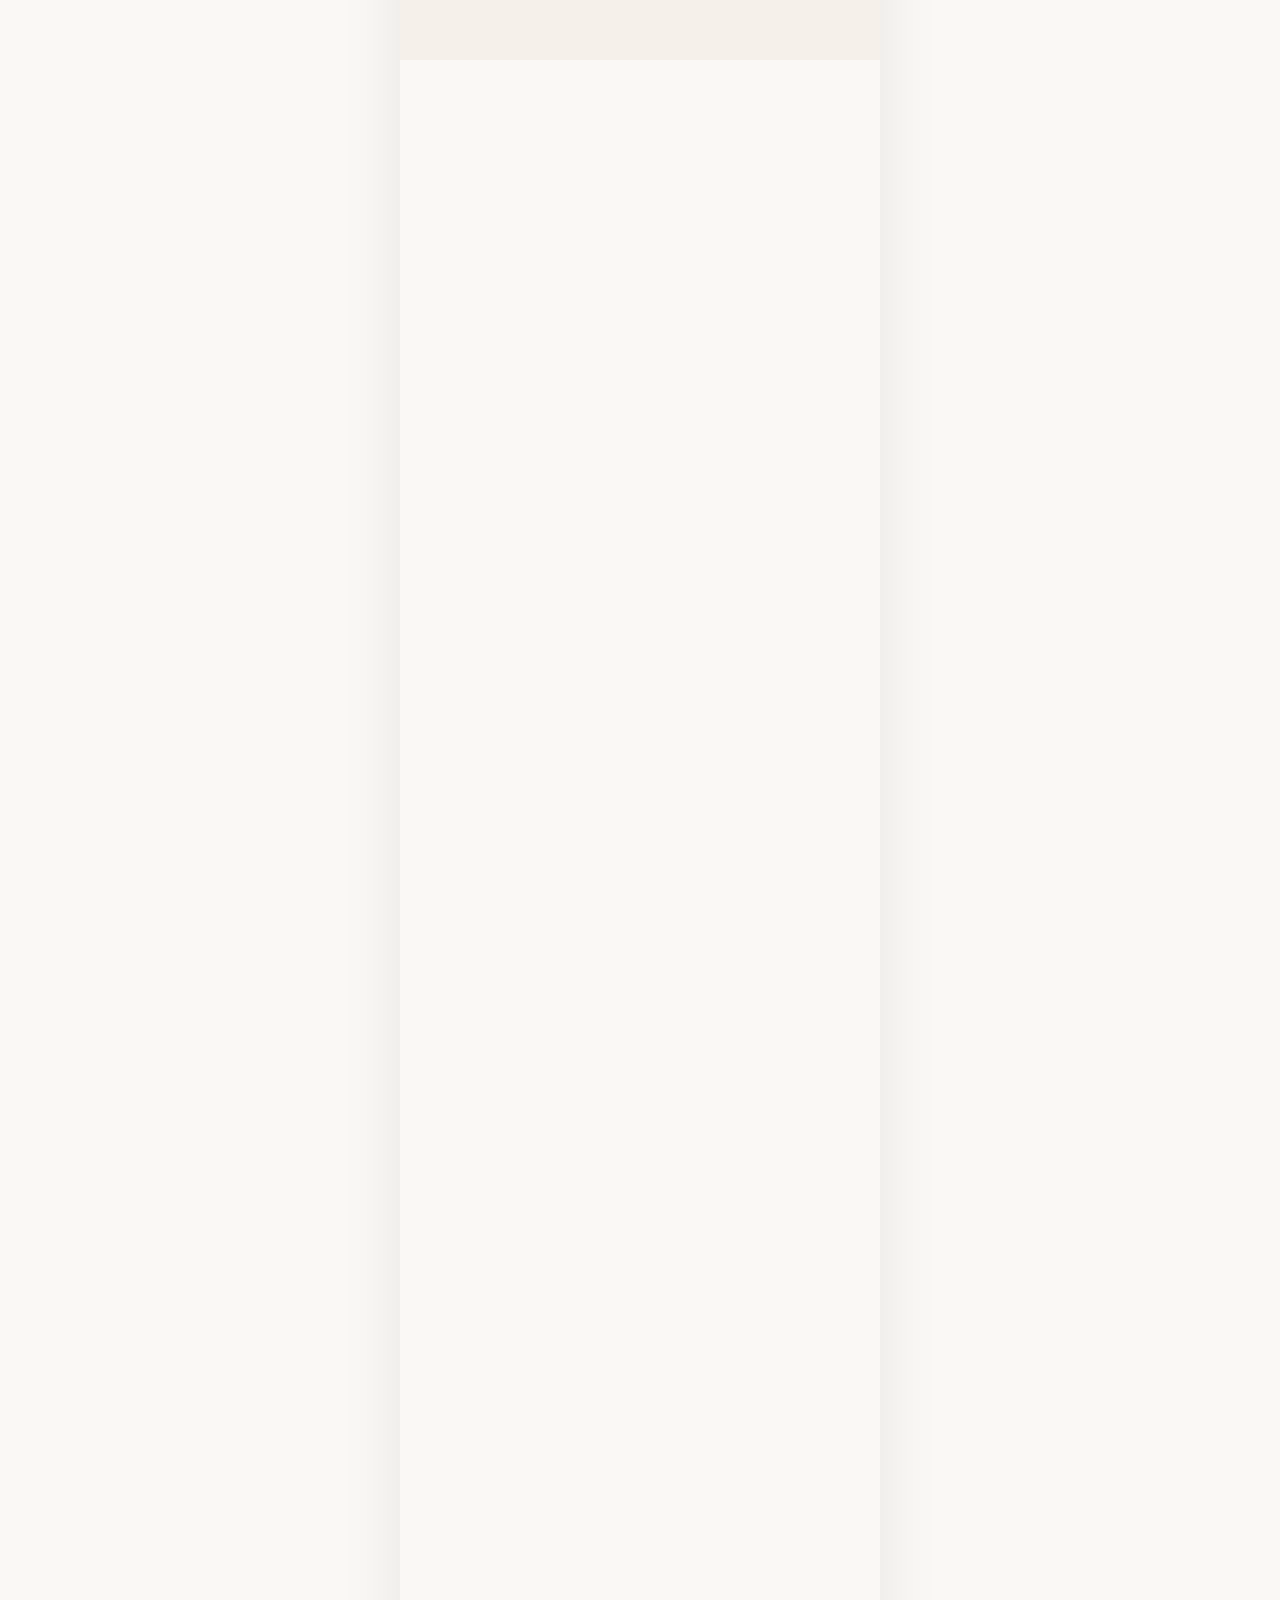
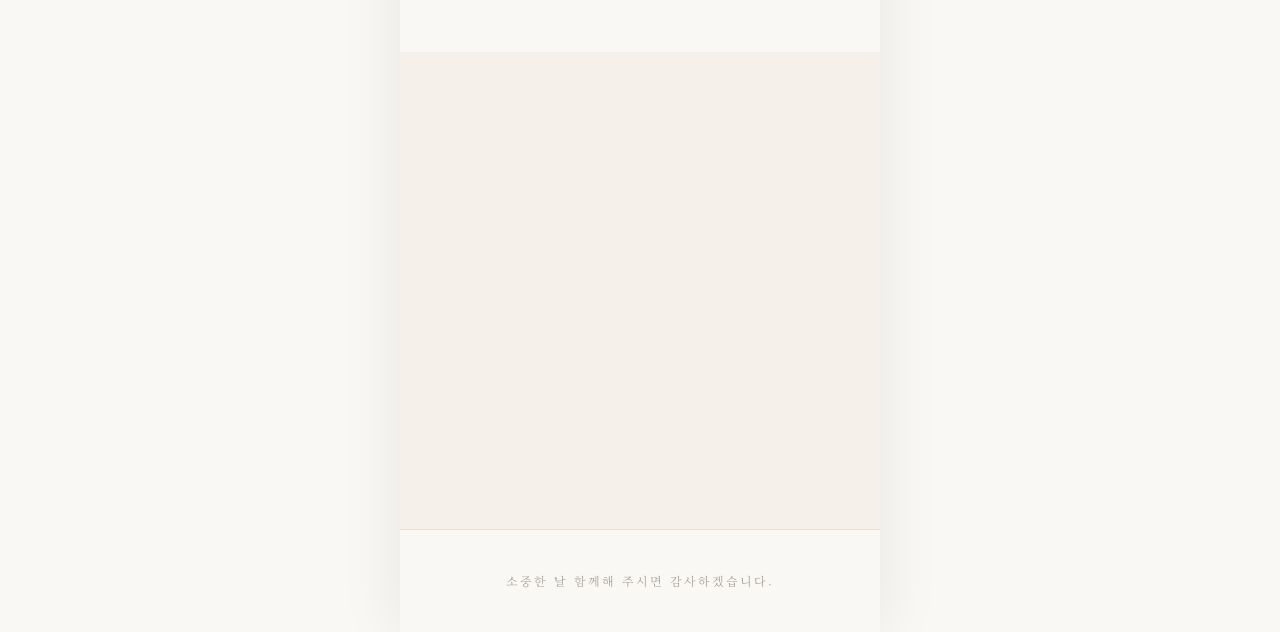
==== commit 50aa6fe6: "disable pinch zoom and double-tap zoom Co-Authored-By: Claude Sonnet 4.6 <noreply@anthropic.com>" ====
--- a/index_all.html
+++ b/index_all.html
@@ -2,7 +2,7 @@
 <html lang="ko">
 <head>
   <meta charset="UTF-8">
-  <meta name="viewport" content="width=device-width, initial-scale=1.0, viewport-fit=cover">
+  <meta name="viewport" content="width=device-width, initial-scale=1.0, maximum-scale=1.0, user-scalable=no, viewport-fit=cover">
   <meta name="format-detection" content="telephone=no">
 
   <!-- Meta / OG tags -->
@@ -217,5 +217,16 @@
   </main>
 
   <script src="script.js"></script>
+  <script>
+    document.addEventListener('touchmove', function(e) {
+      if (e.touches.length > 1) e.preventDefault();
+    }, { passive: false });
+    let lastTouchEnd = 0;
+    document.addEventListener('touchend', function(e) {
+      const now = Date.now();
+      if (now - lastTouchEnd < 300) e.preventDefault();
+      lastTouchEnd = now;
+    }, false);
+  </script>
 </body>
 </html>
--- a/styles.css
+++ b/styles.css
@@ -573,7 +573,7 @@
    Greeting Section
    ═══════════════════════════════════════════ */
 .greeting {
-  background-color: var(--color-bg);
+  background-color: var(--color-bg-warm);
 }
 
 .greeting__text {
@@ -619,7 +619,7 @@
    Calendar Section
    ═══════════════════════════════════════════ */
 .calendar-section {
-  background-color: var(--color-bg-warm);
+  background-color: var(--color-bg);
 }
 
 .calendar {
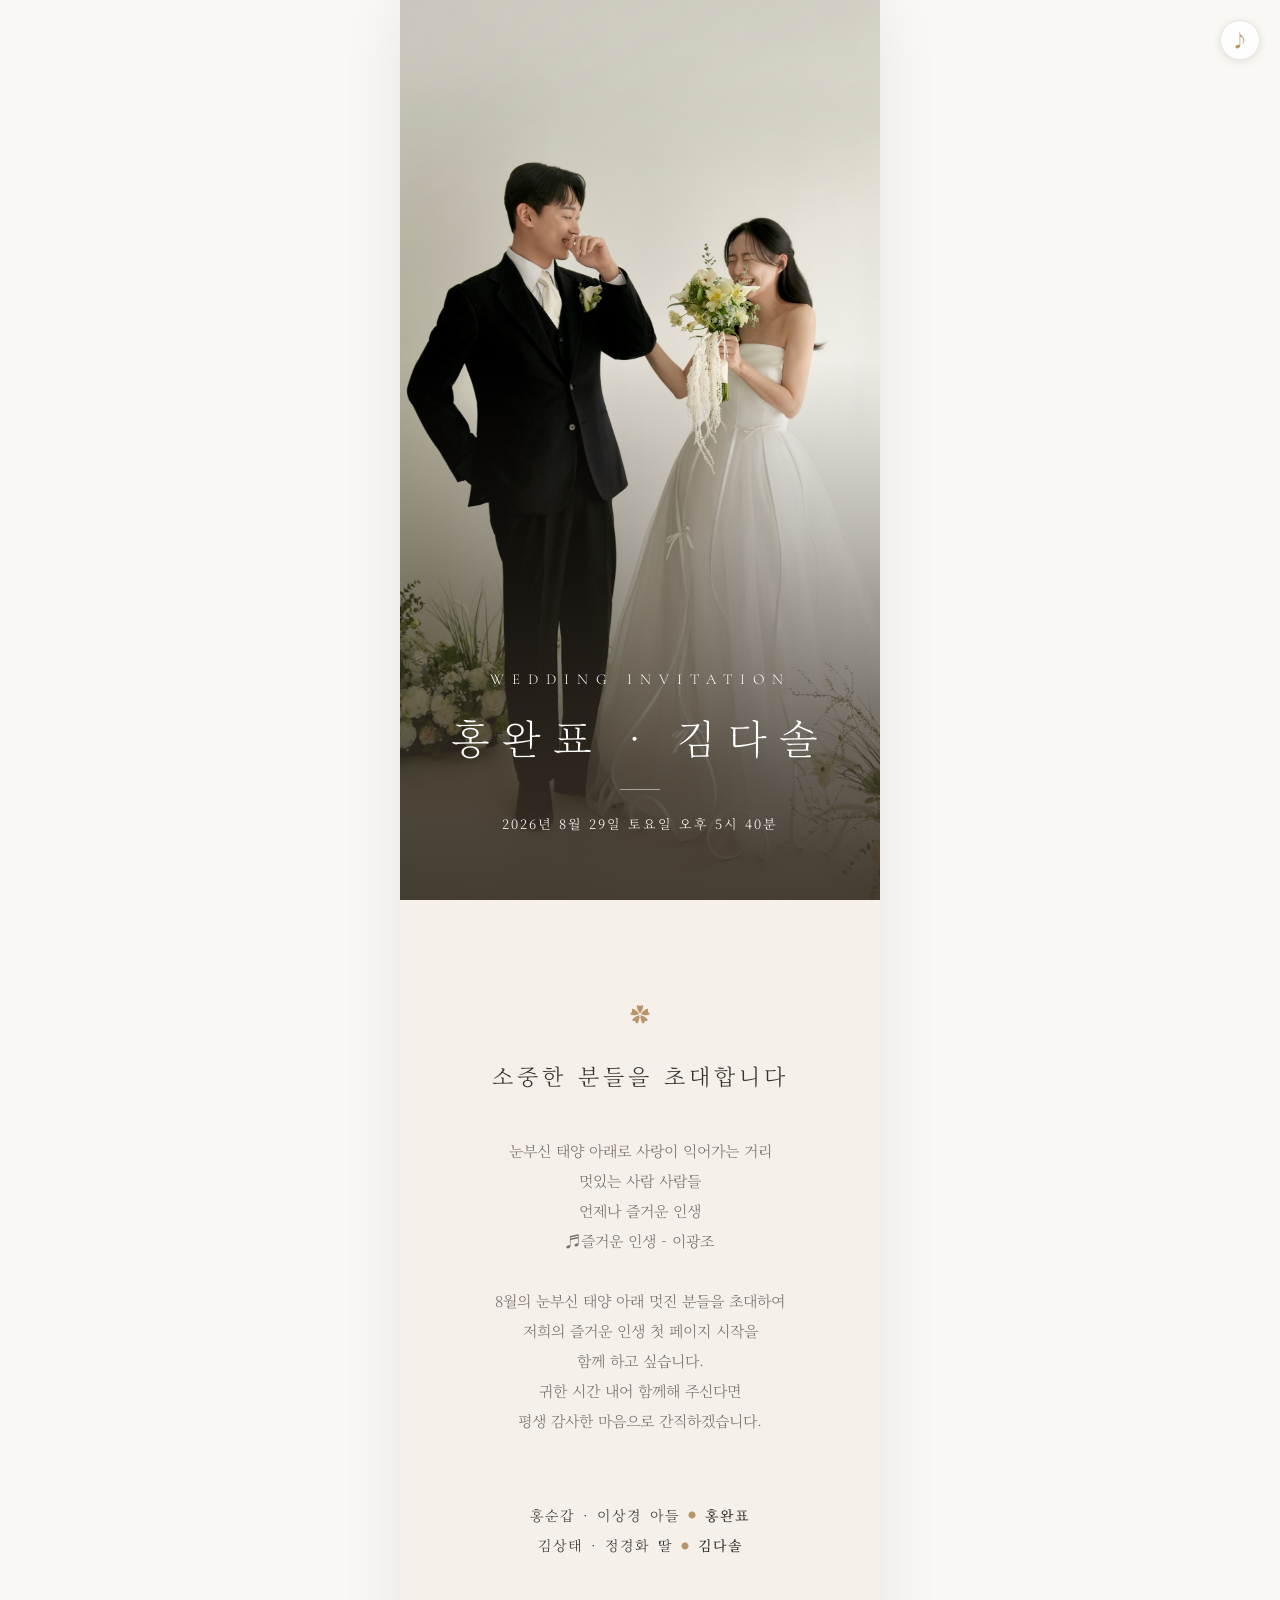
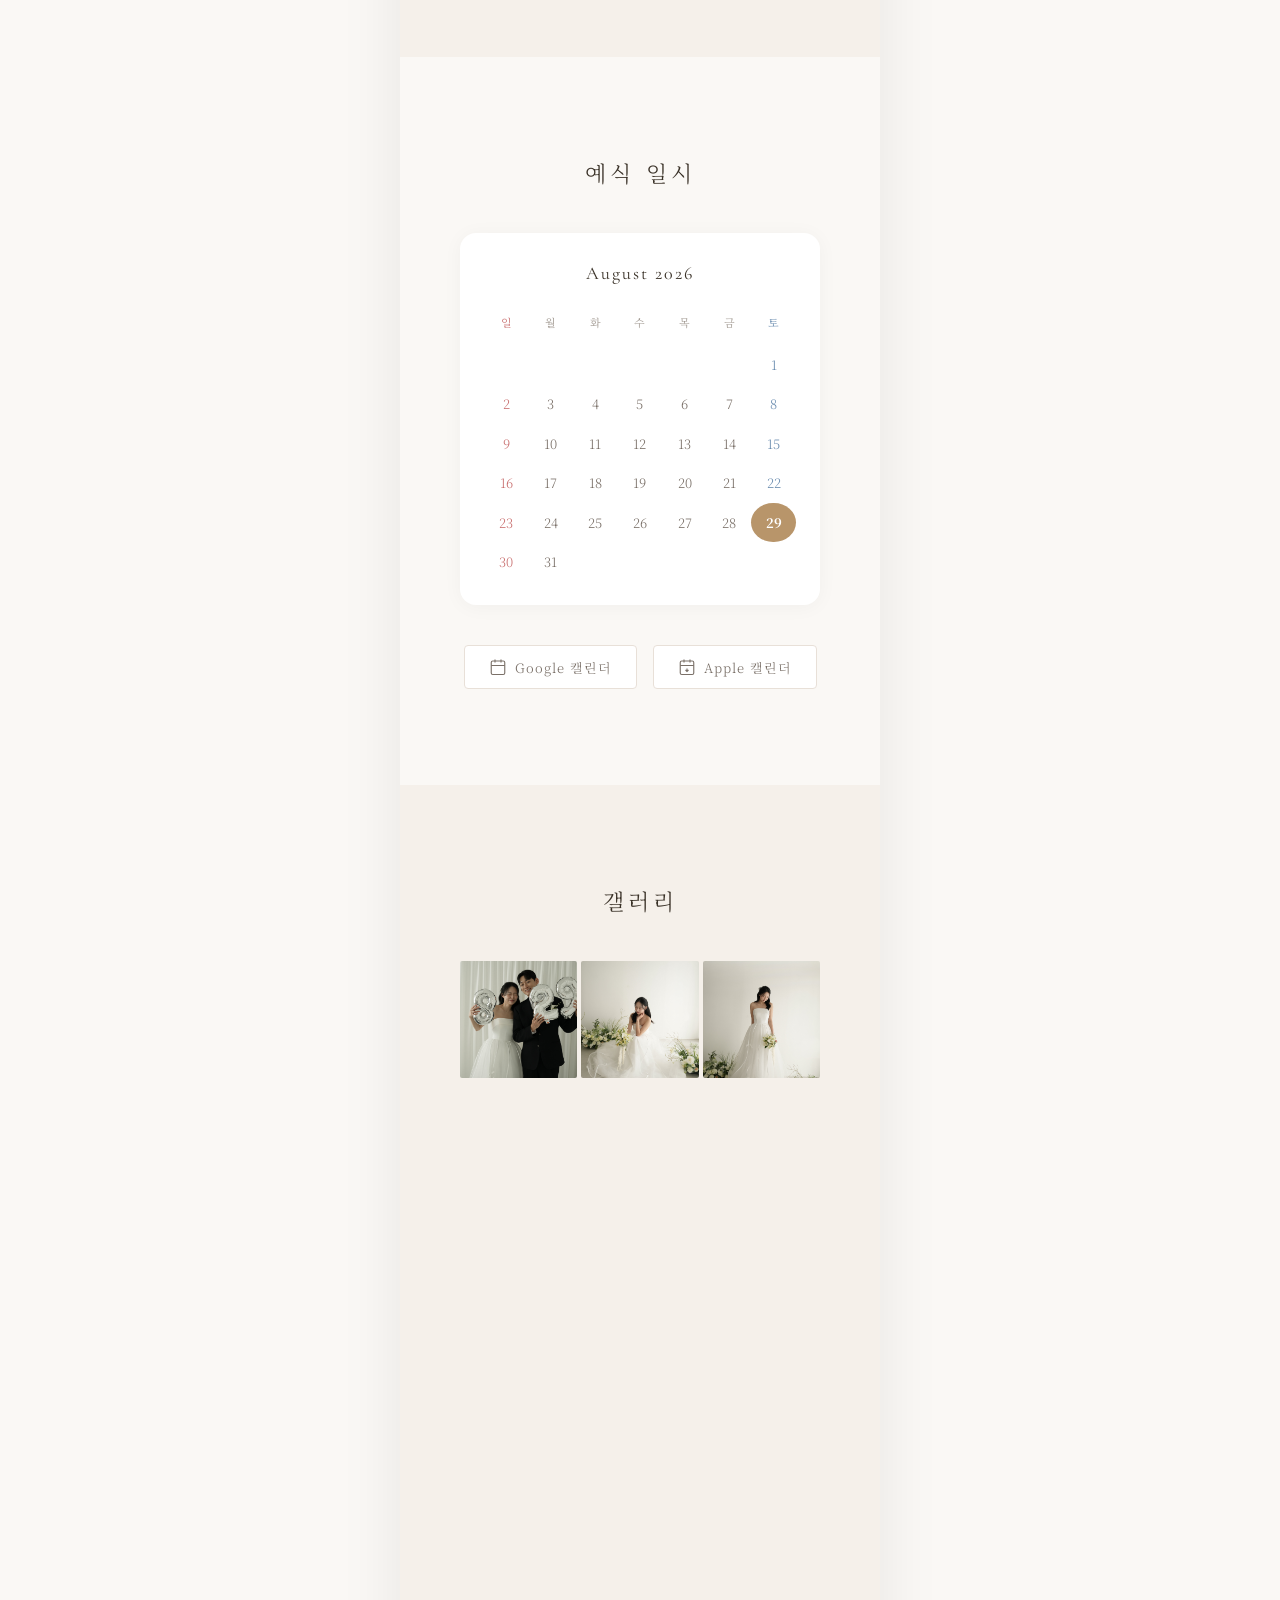
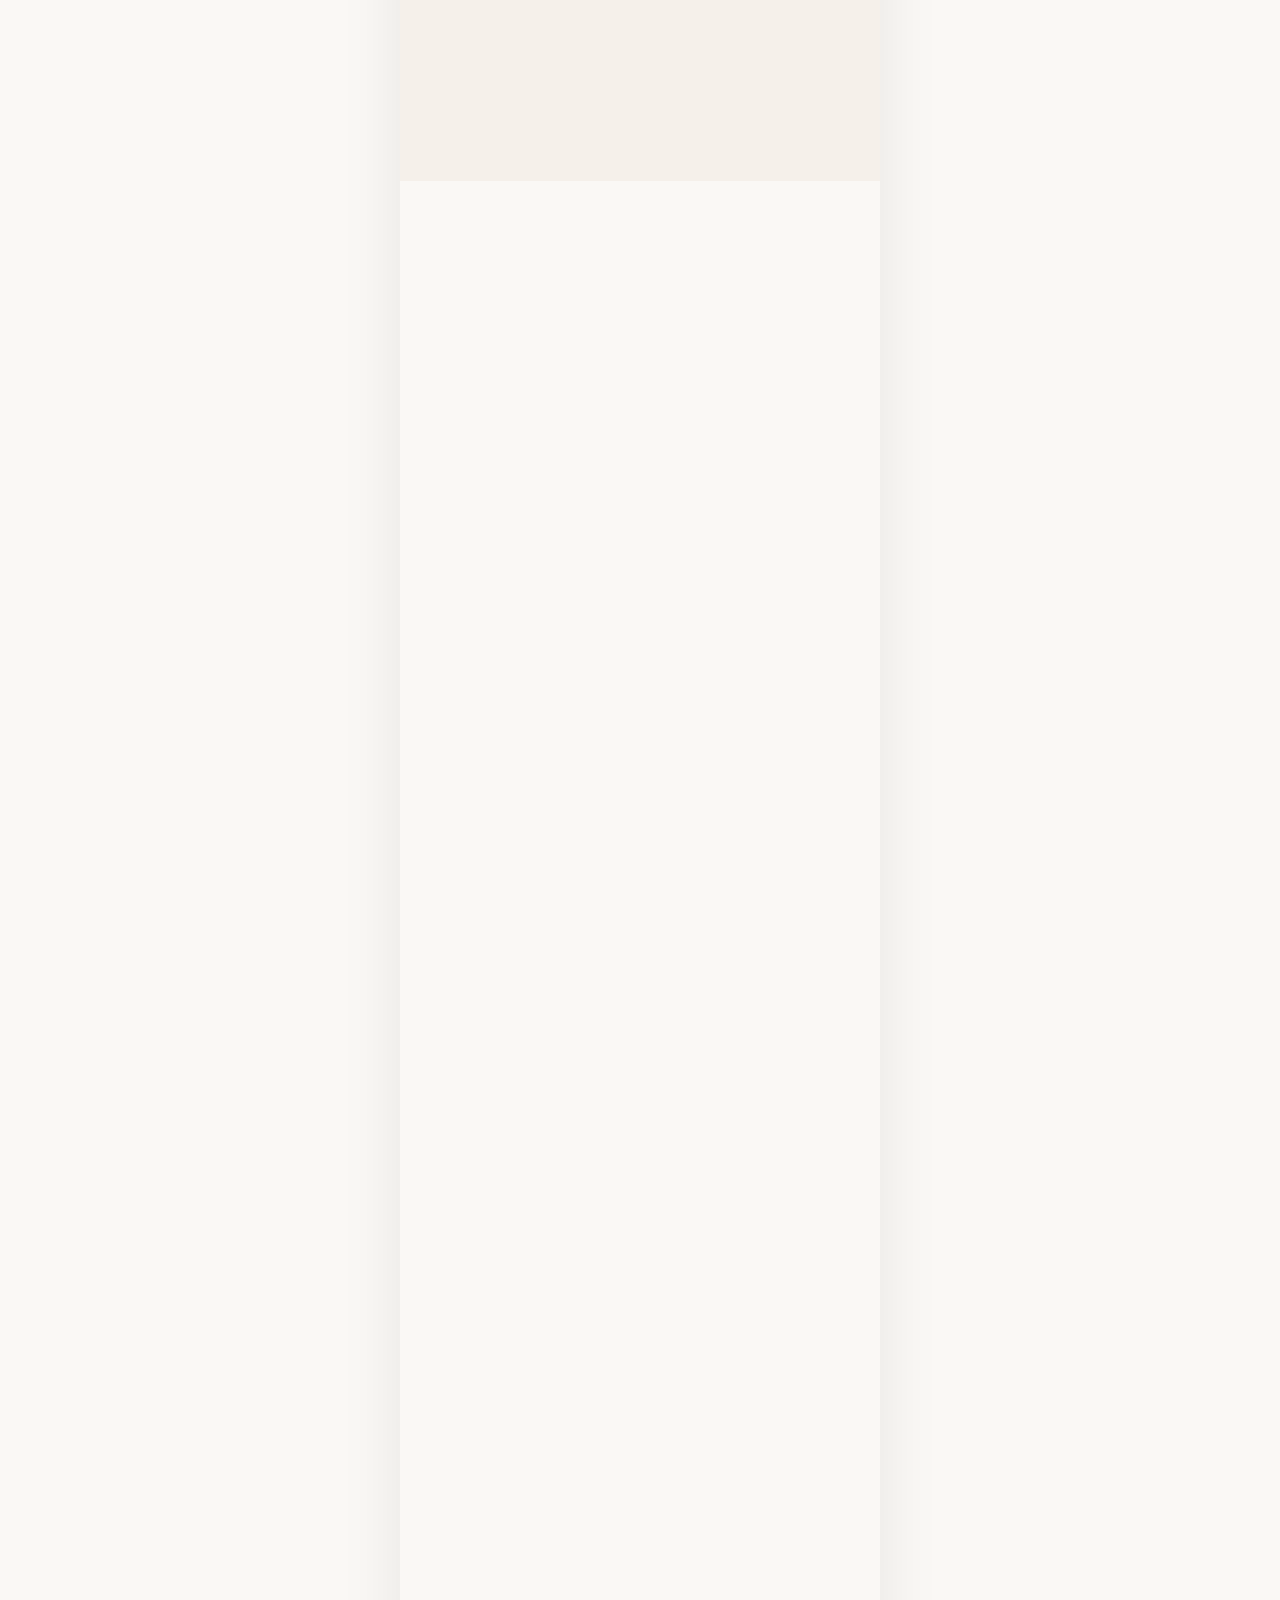
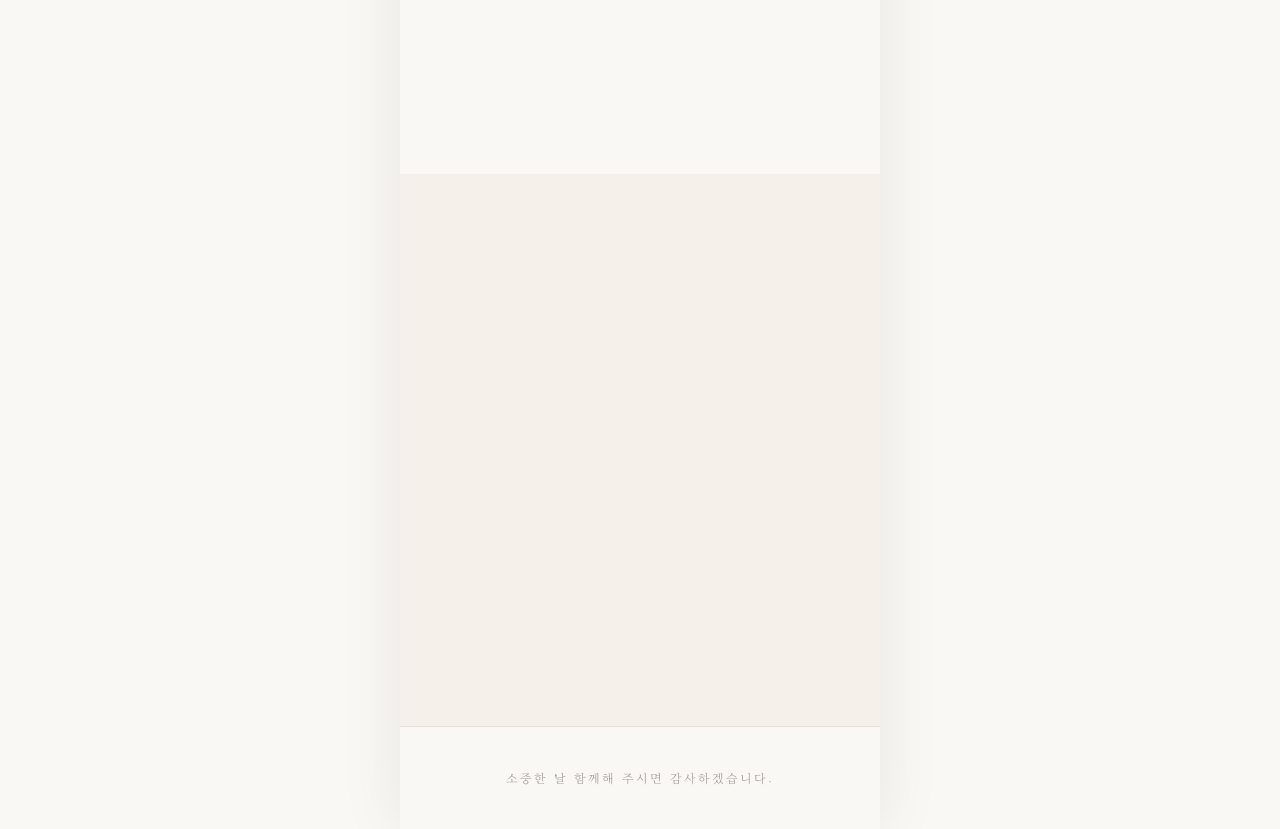
==== commit 72854bf3: "계좌 안내 문구 업데이트 Co-Authored-By: Claude Sonnet 4.6 <noreply@anthropic.com>" ====
--- a/index_all.html
+++ b/index_all.html
@@ -181,7 +181,7 @@
     <section class="section account" id="account">
       <div class="section__inner">
         <h2 class="section__title animate-item" data-animate="fade-up">마음 전하실 곳</h2>
-        <p class="account__desc animate-item" data-animate="fade-up">축하의 마음을 담아 축의금을 전달해 보세요.</p>
+        <p class="account__desc animate-item" data-animate="fade-up">멀리서도 축하의 마음을</br>전하고 싶으신 분들을 위해</br>계좌번호를 안내드립니다.</br>소중한 축하를 보내주셔서 감사합니다.</p>
 
         <!-- Groom Accounts -->
         <div class="accordion animate-item" data-animate="fade-up">
@@ -218,6 +218,7 @@
 
   <script src="script.js"></script>
   <script>
+    // 확대/축소 방지
     document.addEventListener('touchmove', function(e) {
       if (e.touches.length > 1) e.preventDefault();
     }, { passive: false });
@@ -227,6 +228,29 @@
       if (now - lastTouchEnd < 300) e.preventDefault();
       lastTouchEnd = now;
     }, false);
+
+    // 캡처 방지
+    document.addEventListener('contextmenu', function(e) { e.preventDefault(); });
+    document.addEventListener('keydown', function(e) {
+      if (
+        e.key === 'PrintScreen' ||
+        (e.ctrlKey && ['s','S','u','U','p','P','a','A'].includes(e.key)) ||
+        (e.ctrlKey && e.shiftKey && ['i','I','j','J','c','C'].includes(e.key)) ||
+        e.key === 'F12'
+      ) {
+        e.preventDefault();
+        return false;
+      }
+    });
+    // 개발자 도구 감지 시 콘텐츠 흐림 처리
+    (function() {
+      const threshold = 160;
+      setInterval(function() {
+        const widthDiff = window.outerWidth - window.innerWidth > threshold;
+        const heightDiff = window.outerHeight - window.innerHeight > threshold;
+        document.body.style.filter = (widthDiff || heightDiff) ? 'blur(10px)' : '';
+      }, 1000);
+    })();
   </script>
 </body>
 </html>
--- a/styles.css
+++ b/styles.css
@@ -84,6 +84,10 @@
   display: block;
   max-width: 100%;
   height: auto;
+  -webkit-user-drag: none;
+  user-select: none;
+  -webkit-user-select: none;
+  pointer-events: none;
 }
 
 button {
